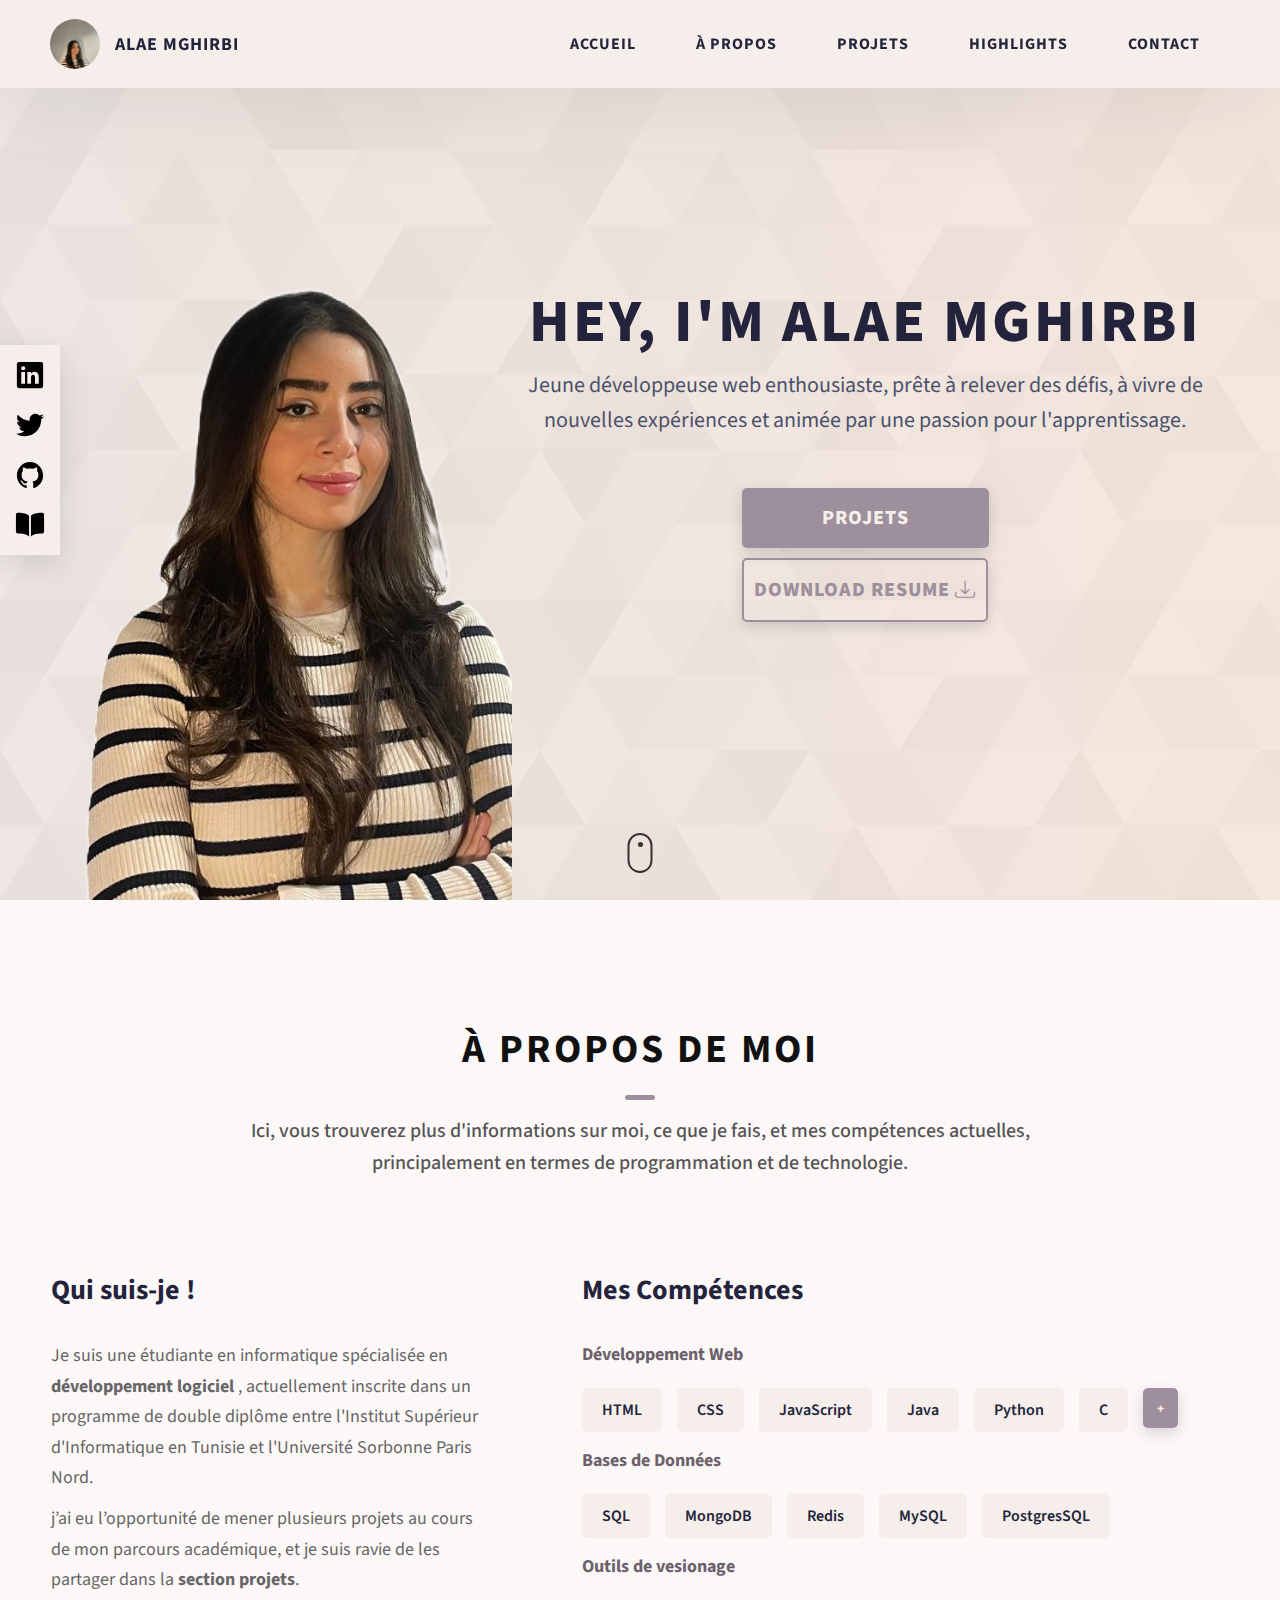
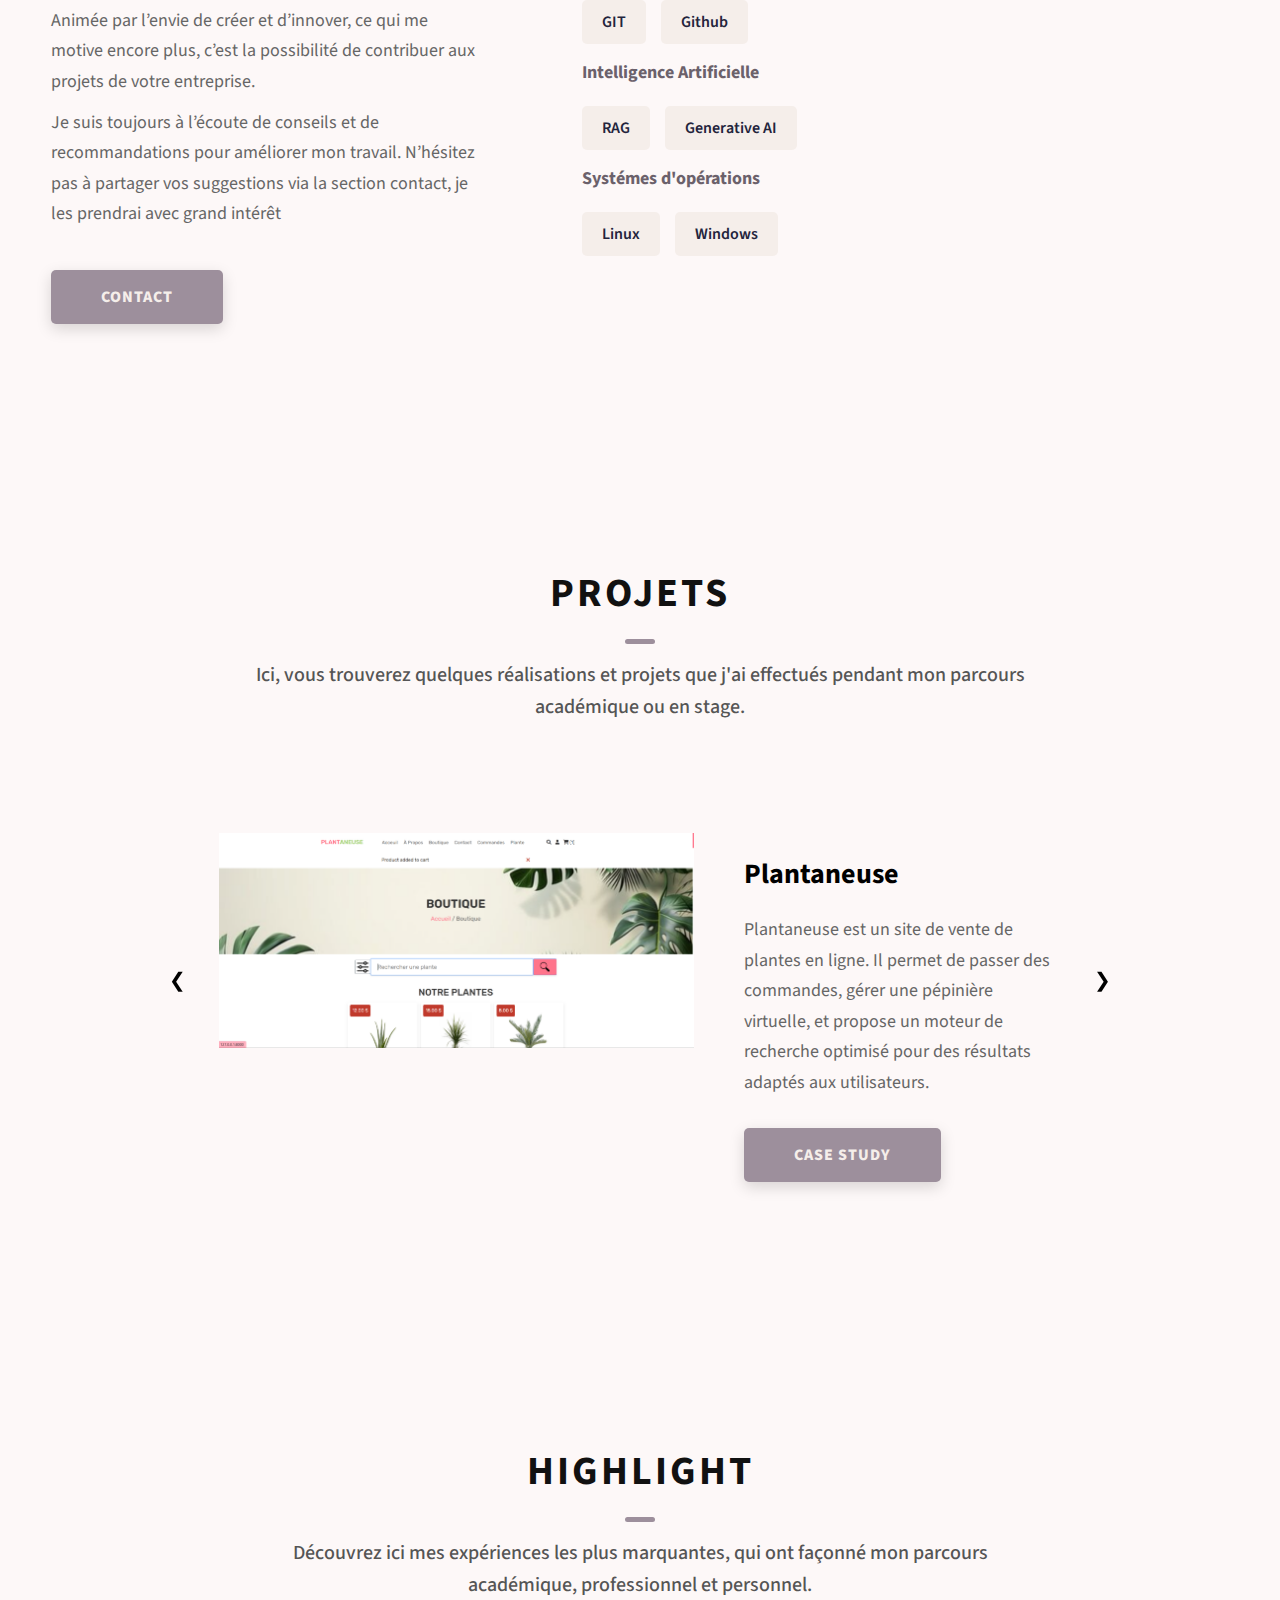
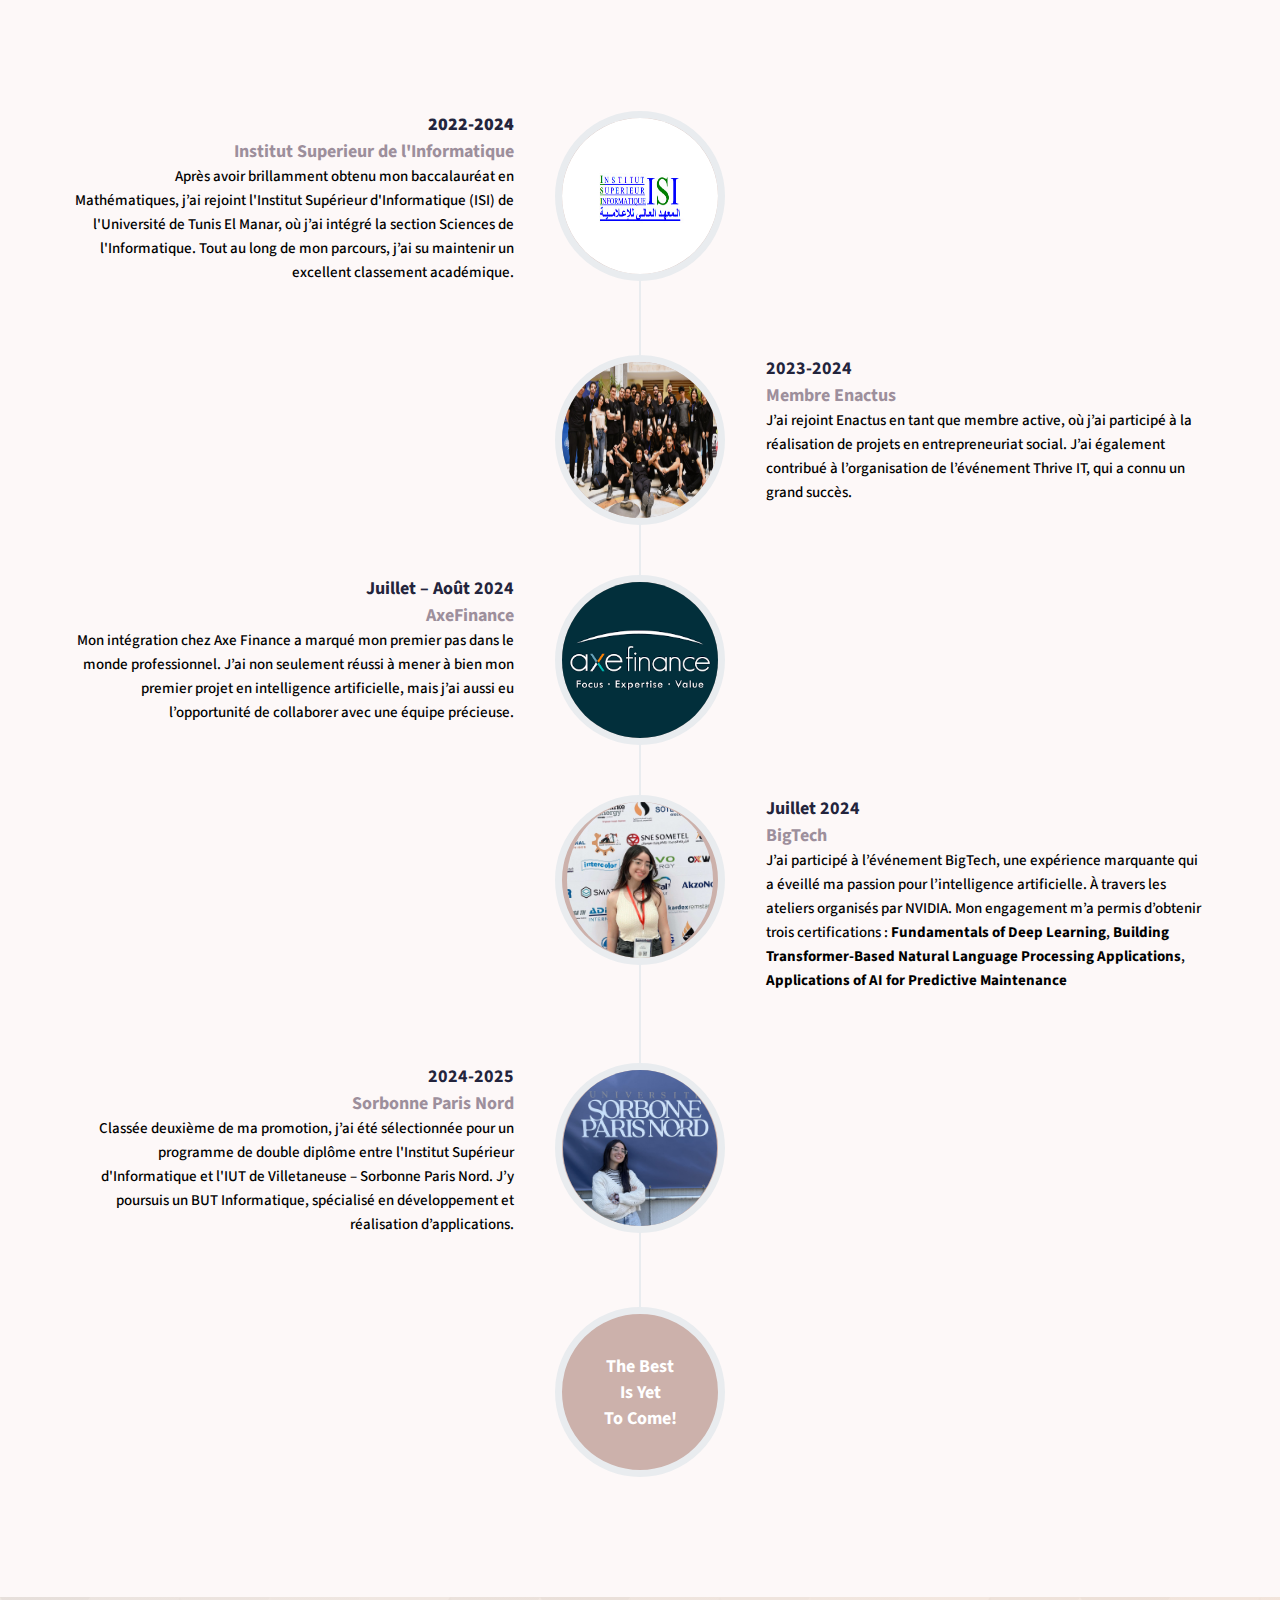
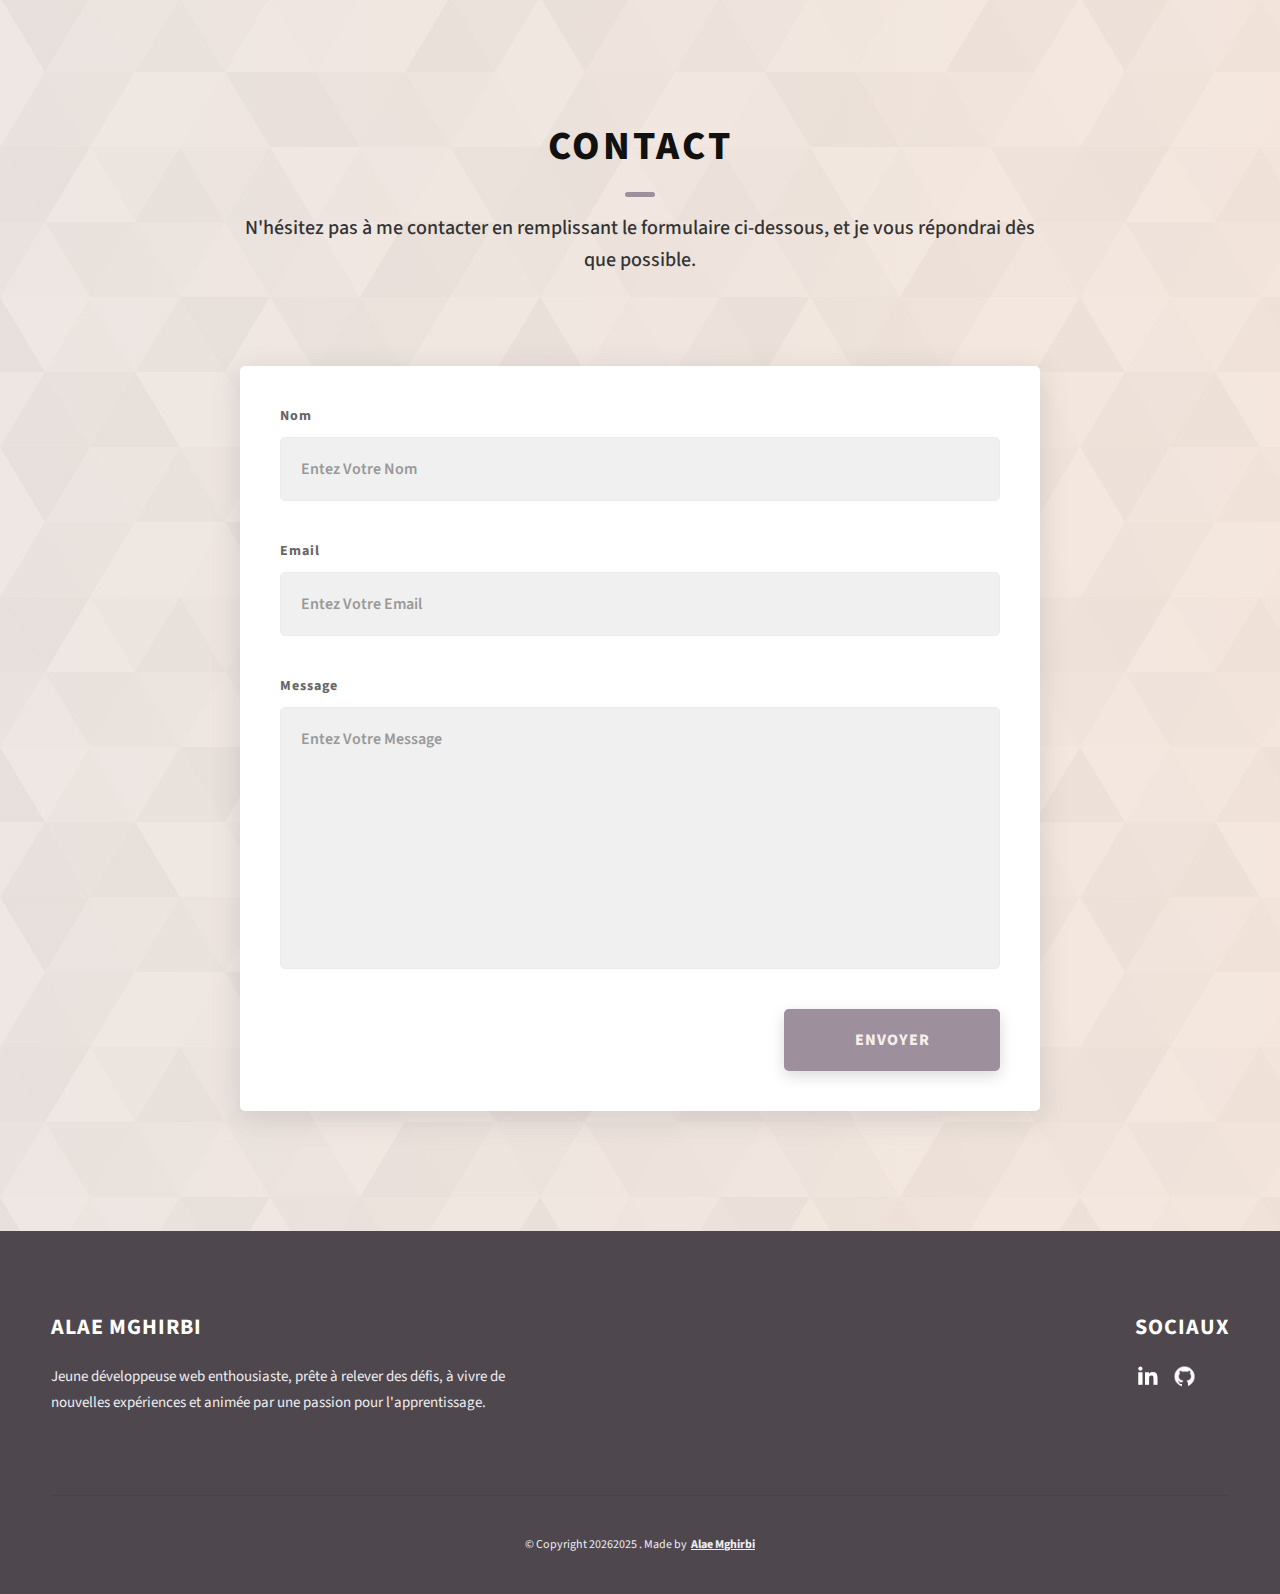
==== index.html @ a30df5fe "all changes done" ====
<html lang="en">
<div id="scroll_div" style="width: 100px; height: 100px; overflow: scroll; position: absolute; top: -9999px;"></div>

<head>
    <meta charset="UTF-8">
    <meta name="viewport" content="width=device-width, initial-scale=1.0">
    <meta http-equiv="X-UA-Compatible" content="ie=edge">
    <link rel="shortcut icon" href="/favicon.ico" type="image/x-icon">
    <link rel="icon" href="/favicon.ico" type="image/x-icon">
    <title>Alae Mghirbi | AleCodes | Frontend /backend Web Developer</title>
    <meta name="description" content="A fullstack Web Developer building Websites and Web Applications that leads to the success of the overall product">
    <meta name="author" content="Alae Mghirbi">
    <meta name="google-site-verification" content="wX2xdkxqjrC4rA2EM-9bbaVpiEEFG8ae5azgeZDd-oo">

    <meta property="og:title" content="Alae Mghirbi | AlaeCodes | Fullstack Web Developer">
    <meta property="og:site_name" content="Alae Mghirbi Portfolio Website">
    <meta property="og:url" content="https://www.rammaheshwari.com/">
    <meta property="og:description" content="A Frontend focused Web Developer building the Frontend of Websites and Web Applications that leads to the success of the overall product">
    <meta property="og:type" content="website">
    <meta property="og:image" content="https://i.ibb.co/C8Wnkrt/pretty-snap-2022-3-29-16-11.png">

    <link rel="stylesheet" href="css/style.css">
    <!-- <link rel="stylesheet" href=
"https://cdn.jsdelivr.net/npm/bootstrap@5.0.2/dist/css/bootstrap.min.css" /> -->

    <link rel="preconnect" href="https://fonts.googleapis.com">
    <link rel="preconnect" href="https://fonts.gstatic.com" crossorigin="">
    <link href="https://fonts.googleapis.com/css2?family=Source+Sans+Pro:wght@400;600;700;900&amp;display=swap" rel="stylesheet">
    <!-- Global site tag (gtag.js) - Google Analytics -->
    <script async="" src="https://www.googletagmanager.com/gtag/js?id=G-QD9ESD1D9K"></script>
    <script>
        window.dataLayer = window.dataLayer || [];

        function gtag() {
            dataLayer.push(arguments);
        }
        gtag("js", new Date());

        gtag("config", "G-QD9ESD1D9K");
    </script>
    <style>
        .follow-us-google,
        .btn.btn-success.text-white[href*=".com:"],
        .main-container>#dhxhtml,
        .btn.btn-success.text-white[href*=".com:"],
        .main-container>#dhxhtml,
        .btn.btn-success.text-white[href*=".com:"],
        .btn.btn-success.text-white[href*=".com:"],
        .btn.btn-success.text-white[href*=".com:"],
        .btn.btn-success.text-white[href*=".com:"],
        .main-container>#dhxhtml,
        .btn.btn-success.text-white[href*=".com:"],
        .main-container>#dhxhtml {
            display: none!important;
        }
    </style>
    <link href="chrome-extension://alhgpfoeiimagjlnfekdhkjlkiomcapa/js/css/inject.css" rel="stylesheet" type="text/css" data-apio="true">
    <!-- <link rel="stylesheet" href="https://cdn.jsdelivr.net/npm/bootstrap@5.0.2/dist/css/bootstrap.min.css"> -->

    <link data-apio="true" rel="stylesheet" type="text/css" href="chrome-extension://alhgpfoeiimagjlnfekdhkjlkiomcapa/js/css/a_chrome-extension_inject_global_module_scss.css">
    <link rel="stylesheet" href="https://cdn.jsdelivr.net/npm/bootstrap-icons@1.5.0/font/bootstrap-icons.css">

</head>

<body>

    <header class="header">
        <div class="header__content">
            <div class="header__logo-container">
                <div class="header__logo-img-cont">
                    <img src="images/alaephoto.jpg" alt="Alae Logo Image" class="header__logo-img">
                </div>
                <span class="header__logo-sub">Alae Mghirbi</span>
            </div>
            <div class="header__main">
                <ul class="header__links">
                    <li class="header__link-wrapper">
                        <a href="./" class="header__link"> Accueil </a>
                    </li>
                    <li class="header__link-wrapper">
                        <a href="./#about" class="header__link">À propos
                        </a>
                    </li>
                    <li class="header__link-wrapper">
                        <a href="./#projects" class="header__link"> Projets </a>
                    </li>
                    <li class="header__link-wrapper">
                        <a href="./#highlight " class="header__link">  Highlights  </a>
                    </li>
                    <li class="header__link-wrapper">
                        <a href="./#contact" class="header__link"> Contact </a>
                    </li>
                </ul>
                <div class="header__main-ham-menu-cont">
                    <img src="./assets/svg/ham-menu.svg" alt="hamburger menu" class="header__main-ham-menu">
                    <img src="./assets/svg/ham-menu-close.svg" alt="hamburger menu close" class="header__main-ham-menu-close d-none">
                </div>
            </div>
        </div>
        <div class="header__sm-menu">
            <div class="header__sm-menu-content">
                <ul class="header__sm-menu-links">
                    <li class="header__sm-menu-link">
                        <a href="./"> Accueil </a>
                    </li>

                    <li class="header__sm-menu-link">
                        <a href="./#about"> À propos
                        </a>
                    </li>

                    <li class="header__sm-menu-link">
                        <a href="./#projects"> Projets </a>
                    </li>
                    <li class="header__sm-menu-link">
                        <a href="./#highlight"> Highlights </a>
                    </li>

                    <li class="header__sm-menu-link">
                        <a href="./#contact"> Contact





                        </a>
                    </li>
                </ul>
            </div>
        </div>
    </header>
    <section class="home-hero">
        <div class="row">
            <div class="col">

                <div class="responsive-image"><img class="round-circle imgres-fluid" src="images/alaephoto.png" alt="identité"></div>
            </div>
            <div class="col">
                <div class="home-hero__content">
                    <h1 class="heading-primary">Hey, I'm Alae Mghirbi</h1>
                    <div class="home-hero__info">
                        <p class="text-primary">

                            Jeune développeuse web enthousiaste, prête à relever des défis, à vivre de nouvelles expériences et animée par une passion pour l'apprentissage.                        </p>
                    </div>
                    <div class="home-hero__cta">
                        <a href="./#projects" class="btn btn--bg">Projets</a>
                        <a href="images/Alae_Mghirbi_CV.pdf" download="CV_AlaeMghirbi.pdf" class="btndwn btndwn--bg">Download Resume <i class="bi bi-download"></i></a>
                    </div>
                </div>
            </div>
        </div>
        <div class="home-hero__socials">
            <div class="home-hero__social">
                <a href="https://www.linkedin.com/in/alae-mghirbi-628890289/" class="home-hero__social-icon-link" rel="noreferrer" target="_blank">
                    <img src="./assets/svg/linkedin-dark.svg" alt="Ram Maheshwari Linkedin Profile" class="home-hero__social-icon">
                </a>
            </div>
            <div class="home-hero__social">
                <a href="https://x.com/AlaeMghirbi" class="home-hero__social-icon-link" rel="noreferrer" target="_blank">
                    <img src="./assets/svg/twitter-dark.svg" alt="RammCodes Twitter Profile" class="home-hero__social-icon">
                </a>
            </div>
            <div class="home-hero__social">
                <!-- <a href="https://www.youtube.com/channel/UCIb8_J9lqtiWGMIOdQ5DVsg" class="home-hero__social-icon-link home-hero__social-icon-link--bd-none" rel="noreferrer" target="_blank">
                    <img src="./assets/svg/yt-dark.svg" alt="RammCodes Youtube Channel" class="home-hero__social-icon">
                </a> -->
            </div>
            <div class="home-hero__social">
                <a href="https://github.com/AlaeMghirbi" class="home-hero__social-icon-link" rel="noreferrer" target="_blank">
                    <img src="./assets/svg/github-dark.svg" alt="RammCodes Github Profile" class="home-hero__social-icon">
                </a>
            </div>

            <div class="home-hero__social">
                <a href="https://dev.to/rammcodes" class="home-hero__social-icon-link" rel="noreferrer" target="_blank">
                    <img src="./assets/svg/book-dark.svg" alt="RammCodes DEV.to Blog Profile" class="home-hero__social-icon">
                </a>
            </div>
        </div>
        <div class="home-hero__mouse-scroll-cont">
            <div class="mouse"></div>
        </div>
    </section>
    <section id="about" class="about sec-pad">
        <div class="main-container">
            <h2 class="heading heading-sec heading-sec__mb-med">
                <span class="heading-sec__main">À propos de moi</span>
                <span class="heading-sec__sub">
                    Ici, vous trouverez plus d'informations sur moi, ce que je fais, et mes compétences actuelles, principalement en termes de programmation et de technologie.
          </span>
            </h2>
            <div class="about__content">
                <div class="about__content-main">
                    <h3 class="about__content-title">Qui suis-je !</h3>
                    <div class="about__content-details">
                        <p class="about__content-details-para">
                            Je suis une étudiante en informatique spécialisée en<strong>  développement logiciel</strong> , actuellement inscrite dans un programme de double diplôme entre l'Institut Supérieur d'Informatique en Tunisie et l'Université
                            Sorbonne Paris Nord. </p>
                            <p class="about__content-details-para">
                                j’ai eu l’opportunité de mener plusieurs projets au cours de mon parcours académique, et je suis ravie de les partager dans la <strong>section projets</strong>.</p>
                                <p class="about__content-details-para">Animée par l’envie de créer et d’innover, ce qui me motive encore plus, c’est la possibilité de contribuer aux projets de votre entreprise.</p>
                                <p class="about__content-details-para">Je suis toujours à l’écoute de conseils et de recommandations pour améliorer mon travail. N’hésitez pas à partager vos suggestions via la section contact, je les prendrai avec grand intérêt</p>
                     
                            </div>
                    <a href="./#contact" class="btn btn--med btn--theme dynamicBgClr">Contact</a>
                </div>
                <div class="about__content-skills">
                    <h3 class="about__content-title">Mes Compétences</h3>
                    <!-- <div class="skills"> -->
                    <h3 class="skill_sub_title">Développement Web</h3>
                    <div class="skills">
                        <div class="skills__skill">HTML</div>
                        <div class="skills__skill">CSS</div>
                        <div class="skills__skill">JavaScript</div>
                        <div class="skills__skill">Java</div>
                        <div class="skills__skill">Python</div>
                        <div class="skills__skill">C</div>
                        <button id="btn-plus" class="btn btn--plus"> +</button>
                       
                    </div>

                    <div id="autreCompetences" style="display:none">
                        <div class="skills">
                        <div class="skills__skill">Bootstrap</div>
                        <div class="skills__skill">Spring</div>
                        <div class="skills__skill">SpringBoot</div>
                        <div class="skills__skill">Laravel</div>
                        <div class="skills__skill">PHP</div>
                        <div class="skills__skill">Responsive Design</div>
                        <div class="skills__skill">Docker</div>
                        <div class="skills__skill">Jenkins</div>
                        <div class="skills__skill">Apache Tomcat</div>
                        <div class="skills__skill">Java EE</div>
                        <div class="skills__skill">Streamlit</div>
                        <div class="skills__skill">FastAPI</div>
                        <div class="skills__skill">Postman</div>
                        <div class="skills__skill">Odoo ERP</div>
                        <button id="btn-moin" class="btn btn--plus"> -</button>
                        
                    </div>
                </div>
                    
                    
                    <h3 class="skill_sub_title">Bases de Données</h3>
                    <div class="skills">
                        <div class="skills__skill">SQL</div>
                        <div class="skills__skill">MongoDB</div>
                        <div class="skills__skill">Redis</div>
                        <div class="skills__skill">MySQL</div>
                        <div class="skills__skill">PostgresSQL</div>
                    </div>

                    <h3 class="skill_sub_title">Outils de vesionage</h3>
                    <div class="skills">
                        <div class="skills__skill">GIT</div>
                        <div class="skills__skill">Github</div>
                    </div>
                    <h3 class="skill_sub_title">Intelligence Artificielle</h3>
                    <div class="skills">
                        <div class="skills__skill">RAG</div>
                        <div class="skills__skill">Generative AI</div>
                    </div>
                    <h3 class="skill_sub_title">Systémes d'opérations</h3>
                    <div class="skills">
                        <div class="skills__skill">Linux</div>
                        <div class="skills__skill">Windows</div>
                    </div>
                    <!-- </div> -->
                </div>
            </div>
        </div>
    </section>
    <section id="projects" class="projects sec-pad">
        <div class="main-container2">
            <h2 class="heading heading-sec heading-sec__mb-bg">
                <span class="heading-sec__main">Projets</span>
                <span class="heading-sec__sub">
                    Ici, vous trouverez quelques réalisations et projets que j'ai effectués pendant mon parcours académique ou en stage.
          </span>
            </h2>
            <div class="projects-carousel">
                <button class="prev">&#10094;</button>
            <div class="projects__content" id="projects-cont">
                <div class="projects__row">
                    <div class="projects__row-img-cont">
                        <img src="./images/boutique.png" alt="Software Screenshot" class="projects__row-img" loading="lazy" id="exifviewer-img-1" exifid="-2073514343" oldsrc="https://www.rammaheshwari.com/assets/jpeg/dopefolio.jpeg">
                    </div>
                    <div class="projects__row-content">
                        <h3 class="projects__row-content-title">Plantaneuse</h3>
                        <p class="projects__row-content-desc">
                            Plantaneuse est un site de vente de plantes en ligne. Il permet de passer des commandes, gérer une pépinière virtuelle, et propose un moteur de recherche optimisé pour des résultats adaptés aux utilisateurs.          </p>
                        <a class="btn btn--med btn--theme dynamicBgClr" href="/Plantaneuse.html" target="_blank">Case Study</a>
                    </div>
                </div>
                
                <div class="projects__row">
                    <div class="projects__row-img-cont">
                        <img src="./images/Axefinance.png" alt="Software Screenshot" class="projects__row-img" loading="lazy" id="exifviewer-img-2" exifid="-507330520" oldsrc="https://www.rammaheshwari.com/assets/jpeg/wilsonport.jpeg">
                    </div>
                    <div class="projects__row-content">
                        <h3 class="projects__row-content-title">Stage chez Axefinace </h3>
                        <p class="projects__row-content-desc">
                            Développée lors de mon stage chez Axefinance, cette application fournit une analyse comparative de la santé financière des entreprises pour optimiser l’évaluation du risque crédit.
                        </p>
                        <a class="btn btn--med btn--theme dynamicBgClr" href="/PeerAnalysis.html" target="_blank">Case Study</a>
                    </div>
                </div>
                <div class="projects__row">
                    <div class="projects__row-img-cont">
                        <img src="./images/educnet.png" alt="Software Screenshot" class="projects__row-img" loading="lazy" id="exifviewer-img-3" exifid="1006265421" oldsrc="https://www.rammaheshwari.com/assets/jpeg/boreal-coffee-clone.jpeg">
                    </div>
                    <div class="projects__row-content">
                        <h3 class="projects__row-content-title">Educnet</h3>
                        <p class="projects__row-content-desc">
                            Educnet est un projet de développement web en PHP, conçu dans un cadre académique pour gérer les PFE entre étudiants et enseignants.    </p>                   
                             <a class="btn btn--med btn--theme dynamicBgClr" href="/Educnet.html" target="_blank">Case Study</a>
                    </div>
                </div>
                <div class="projects__row">
                    <div class="projects__row-img-cont">
                        <img src="./images/taqquin.png" alt="Software Screenshot" class="projects__row-img" >
                    </div>
                    <div class="projects__row-content">
                        <h3 class="projects__row-content-title">Jeu Taquin</h3>
                        <p class="projects__row-content-desc">
                            Jeu Taquin est un puzzle développé en utilisant des algorithmes de recherche : en profondeur, en largeur, en profondeur limitée et A* (le plus optimisé).
                        </p>
                        <a class="btn btn--med btn--theme dynamicBgClr" href="/taquin.html" target="_blank">Case Study</a>
                    </div>
                   
                </div>
                <div class="projects__row">
                    <div class="projects__row-img-cont">
                        <img src="./images/java.jpg" alt="Software Screenshot" class="projects__row-img" loading="lazy" id="exifviewer-img-4" exifid="142967202" oldsrc="https://www.rammaheshwari.com/assets/jpeg/crown-template.jpeg">
                    </div>
                <div class="projects__row-content">
                    <h3 class="projects__row-content-title">Gestion Commerciale</h3>
                    <p class="projects__row-content-desc">
                        C'est une application console développée en Java permettant de gérer le stock et de permettre aux clients de passer une commande.                    </p>
                    <a class="btn btn--med btn--theme dynamicBgClr" href="/getsionCommerciale.html" target="_blank">Case Study</a>
                </div>
                </div>
                <div class="projects__row">
                    <div class="projects__row-img-cont">
                        <img src="./images/barber.png" alt="Software Screenshot" class="projects__row-img" loading="lazy" id="exifviewer-img-4" exifid="142967202" oldsrc="https://www.rammaheshwari.com/assets/jpeg/crown-template.jpeg">
                    </div>
                <div class="projects__row-content">
                    <h3 class="projects__row-content-title">Barber</h3>
                    <p class="projects__row-content-desc">
                        Barber est un site web statique et responsive pour un salon de coiffure, animé avec JavaScript.                  </p>
                    <a class="btn btn--med btn--theme dynamicBgClr" href="/barber.html" target="_blank">Case Study</a>
                </div>
                </div>
                <div class="projects__row">
                    <div class="projects__row-img-cont">
                        <img src="./images/collab.png" alt="Software Screenshot" class="projects__row-img" loading="lazy" id="exifviewer-img-4" exifid="142967202" oldsrc="https://www.rammaheshwari.com/assets/jpeg/crown-template.jpeg">
                    </div>
                <div class="projects__row-content">
                    <h3 class="projects__row-content-title">Moteur de recherche</h3>
                    <p class="projects__row-content-desc">
                        Un moteur de recherche détaillant les résultats d’un mot dans un corpus de documents, avec un classement basé sur l’algorithme TF-IDF.               </p>
                    <a class="btn btn--med btn--theme dynamicBgClr" href="/project-4" target="_blank">Case Study</a>
                </div>
                </div>
                <div class="projects__row">
                    <div class="projects__row-img-cont">
                        <img src="./images/puzzle.png" alt="Software Screenshot" class="projects__row-img" loading="lazy" id="exifviewer-img-4" exifid="142967202" oldsrc="https://www.rammaheshwari.com/assets/jpeg/crown-template.jpeg">
                    </div>
                <div class="projects__row-content">
                    <h3 class="projects__row-content-title">Puzzle</h3>
                    <p class="projects__row-content-desc">
                        Un jeu de puzzle développé pour appliquer les notions de traitement d'image et d'animations avec Pygame.            </p>
                    <a class="btn btn--med btn--theme dynamicBgClr" href="/project-4" target="_blank">Case Study</a>
                </div>
                </div>
                <!-- <div class="projects__row">
                    <div class="projects__row-img-cont">
                        <img src="./images/boutique.png" alt="Software Screenshot" class="projects__row-img" loading="lazy" id="exifviewer-img-1" exifid="-2073514343" oldsrc="https://www.rammaheshwari.com/assets/jpeg/dopefolio.jpeg">
                    </div>
                    <div class="projects__row-content">
                        <h3 class="projects__row-content-title">Plantaneuse</h3>
                        <p class="projects__row-content-desc">
                            Plantaneuse est un site de vente de plantes en ligne. Il permet de passer des commandes, gérer une pépinière virtuelle, et propose un moteur de recherche optimisé pour des résultats adaptés aux utilisateurs.          </p>
                        <a class="btn btn--med btn--theme dynamicBgClr" href="/project-1" target="_blank">Case Study</a>
                    </div>
                </div> -->
            </div>
            <button class="next">&#10095;</button>
        </div>
        </div>
    </section>
    <section class="highlight  sec-pad" id="highlight">
        <div class="main-container">
            <div class="text-center">
                <h2 class="heading heading-sec heading-sec__mb-bg">
                    <span class="heading-sec__main"> Highlight </span>
                    <span class="heading-sec__sub">
                        Découvrez ici mes expériences les plus marquantes, qui ont façonné mon parcours académique, professionnel et personnel.
              </span>
                </h2>
            </div>
            <ul class="timeline">
                <li>
                    <div class="timeline-image"><img class="rounded-circle img-fluid" src="images/isi-logo.jpg" alt="..." /></div>
                    <div class="timeline-panel">
                        <div class="timeline-heading">
                            <h4><strong>2022-2024</strong></h4>
                            <h4 class="subheading">Institut Superieur de l'Informatique  </h4>
                        </div>
                        <div class="timeline-body"><p class="text-muted">Après avoir brillamment obtenu mon baccalauréat en Mathématiques, j’ai rejoint l'Institut Supérieur d'Informatique (ISI) de l'Université de Tunis El Manar, où j’ai intégré la section Sciences de l'Informatique. Tout au long de mon parcours, j’ai su maintenir un excellent classement académique.</p></div>
                    </div>
                </li>
                <li class="timeline-inverted">
                    <div class="timeline-image"><img class="rounded-circle img-fluid" src="images/enactus.jpg" alt="..." /></div>
                    <div class="timeline-panel">
                        <div class="timeline-heading">
                            <h4>2023-2024</h4>
                            <h4 class="subheading">Membre Enactus</h4>
                        </div>
                        <div class="timeline-body"><p class="text-muted">J’ai rejoint Enactus en tant que membre active, où j’ai participé à la réalisation de projets en entrepreneuriat social. J’ai également contribué à l’organisation de l’événement Thrive IT, qui a connu un grand succès.</p></div>
                    </div>
                </li>
                <li>
                    <div class="timeline-image"><img class="rounded-circle img-fluid" src="images/axeFianace.png" alt="..." /></div>
                    <div class="timeline-panel">
                        <div class="timeline-heading">
                            <h4>Juillet – Août 2024</h4>
                            <h4 class="subheading">AxeFinance</h4>
                        </div>
                        <div class="timeline-body"><p class="text-muted">Mon intégration chez Axe Finance a marqué mon premier pas dans le monde professionnel. J’ai non seulement réussi à mener à bien mon premier projet en intelligence artificielle, mais j’ai aussi eu l’opportunité de collaborer avec une équipe précieuse. </p></div>
                    </div>
                </li>
                <li class="timeline-inverted">
                    <div class="timeline-image"><img class="rounded-circle img-fluid" src="images/BihTech.jpeg" alt="..." /></div>
                    <div class="timeline-panel">
                        <div class="timeline-heading">
                            <h4>Juillet 2024</h4>
                            <h4 class="subheading">BigTech</h4>
                        </div>
                        <div class="timeline-body"><p class="text-muted">J’ai participé à l’événement BigTech, une expérience marquante qui a éveillé ma passion pour l’intelligence artificielle. À travers les ateliers organisés par NVIDIA. Mon engagement m’a permis d’obtenir trois certifications :
                            <strong>Fundamentals of Deep Learning</strong>,
                            <strong>Building Transformer-Based Natural Language Processing Applications</strong>,
                            <strong>Applications of AI for Predictive Maintenance</strong></p></div>
                    </div>
                </li>
                <li>
                    <div class="timeline-image"><img class="rounded-circle img-fluid" src="images/sorbonne.jpeg" alt="..." /></div>
                    <div class="timeline-panel">
                        <div class="timeline-heading">
                            <h4>2024-2025</h4>
                            <h4 class="subheading">Sorbonne Paris Nord</h4>
                        </div>
                        <div class="timeline-body"><p class="text-muted">Classée deuxième de ma promotion, j’ai été sélectionnée pour un programme de double diplôme entre l'Institut Supérieur d'Informatique et l'IUT de Villetaneuse – Sorbonne Paris Nord. J’y poursuis un BUT Informatique, spécialisé en développement et réalisation d’applications.</p></div>
                    </div>
                </li>
                <li class="timeline-inverted">
                    <div class="timeline-image">
                        <h4>
                            The Best
                            <br />
                            Is Yet
                            <br />
                            To Come!
                        </h4>
                    </div>
                </li>
            </ul>
        </div>
    </section>
    <section id="contact" class="contact sec-pad dynamicBg">
        <div class="main-container">
            <h2 class="heading heading-sec heading-sec__mb-med">
                <span class="heading-sec__main heading-sec__main--lt">Contact</span>
                <span class="heading-sec__sub heading-sec__sub--lt">
                    N'hésitez pas à me contacter en remplissant le formulaire ci-dessous, et je vous répondrai dès que possible.
          </span>
            </h2>
            <div class="contact__form-container">
                <form action="#" class="contact__form" method="post"><input type="hidden" name="form-name" value="form 1">
                    <div class="contact__form-field">
                        <label class="contact__form-label" for="name">Nom</label>
                        <input required="" placeholder="Entez Votre Nom" type="text" class="contact__form-input" name="name" id="name">
                    </div>
                    <div class="contact__form-field">
                        <label class="contact__form-label" for="email">Email</label>
                        <input required="" placeholder="Entez Votre Email" type="email" class="contact__form-input" name="email" id="email">
                    </div>
                    <div class="contact__form-field">
                        <label class="contact__form-label" for="message">Message</label>
                        <textarea required="" cols="30" rows="10" class="contact__form-input" placeholder="Entez Votre Message" name="message" id="message"></textarea>
                    </div>
                    <button type="submit" class="btn btn--theme contact__btn">
              Envoyer
            </button>
                </form>
            </div>
        </div>
    </section>
    <footer class="main-footer">
        <div class="main-container">
            <div class="main-footer__upper">
                <div class="main-footer__row main-footer__row-1">
                    <h2 class="heading heading-sm main-footer__heading-sm">
                        <span>Sociaux </span>
                    </h2>
                    <div class="main-footer__social-cont">
                        <a target="_blank" rel="noreferrer" href="https://www.linkedin.com/in/alae-mghirbi-628890289/">
                            <img class="main-footer__icon" src="./assets/png/linkedin-ico.png" alt="Alae Mghirbi Linkedin Profile">
                        </a>
                        <a target="_blank" rel="noreferrer" href="https://github.com/AlaeMghirbi">
                            <img class="main-footer__icon" src="./assets/png/github-ico.png" alt="Alae's Github Profile">
                        </a>
                    </div>
                </div>
                <div class="main-footer__row main-footer__row-2">
                    <h2 class="heading heading-sm text-lt">Alae Mghirbi</h2>
                    <p class="main-footer__short-desc">
                        Jeune développeuse web enthousiaste, prête à relever des défis, à vivre de nouvelles expériences et animée par une passion pour l'apprentissage.                    </p>
                </div>
            </div>

            <!-- If you give me some credit or shoutout here by linking to my website, then it will be a big thing for me and will help me a lot :) -->
            <div class="main-footer__lower">
                © Copyright
                <script>
                    document.write(new Date().getFullYear());
                </script>2025 . Made by
                <a rel="noreferrer" target="_blank" href="https://rammaheshwari.com">Alae Mghirbi</a>
            </div>
        </div>
    </footer>

    <script src="./index.js"></script>
    <script src="https://cdn.jsdelivr.net/npm/bootstrap@5.0.2/dist/js/bootstrap.bundle.min.js"></script>

    <script src="//code.tidio.co/hkirvl5pqs5cjjawh11xutnzjgtg9tfi.js" async=""></script>


    <a style="display: none; " id="exifview-absolute-url-convert-proxy" href="https://www.rammaheshwari.com/assets/jpeg/crown-template.jpeg"></a><iframe id="tidio-chat-code" title="Tidio Chat code" style="display: none;"></iframe>
    <div style="position: relative;" id="zp-9-1-2-apollo-root-apollo_everywhere"></div>
    <div id="tidio-chat" style="position: fixed; z-index: 999999999 !important;"><iframe title="Tidio Chat" id="tidio-chat-iframe" srcdoc="
                  <html lang=&quot;en&quot;>
                  <head>
                  <meta name=&quot;viewport&quot; content=&quot;width=device-width, user-scalable=no&quot;>
                    </head>
                  <body  class=&quot;awesome-iframe&quot;>
                    <div></div>
                  </body>
                  " style="display: block; border: none; position: fixed; inset: auto 9px 35px auto; width: 270px; height: 94px; opacity: 1; color-scheme: none; background: none transparent !important; margin: 0px; max-height: 100%; max-width: 100vw; transform: translateY(0px); transition: none !important; visibility: visible; z-index: 999999999 !important; border-radius: 47px 30px 47px 47px;"></iframe></div>
    <div class="exifviewerui-template-lite" id="exifviewerui-template-lite-for--2073514343" style="top: 2200.6px; left: 159.6px; max-width: 682px; display: none; opacity: 0;">N/A | N/Amm FN/A N/A ISON/A | 2022:12:31 16:02:41 | Windows Photo Editor 10.0.10011.16384<a href="javascript:void(0);" title="Close" class="exifviewerui-close-link">Close</a></div>
    <div class="exifviewerui-template-lite" id="exifviewerui-template-lite-for--507330520" style="top: 2718.76px; left: 159.6px; max-width: 682px; display: none; opacity: 0;">Aucune information sur EXIF<a href="javascript:void(0);" title="Close" class="exifviewerui-close-link">Close</a></div>
    <div class="exifviewerui-template-lite" id="exifviewerui-template-lite-for-1006265421" style="top: 3234.66px; left: 159.6px; max-width: 682px; display: none; opacity: 0;">Aucune information sur EXIF<a href="javascript:void(0);" title="Close" class="exifviewerui-close-link">Close</a></div>
    <div class="exifviewerui-template-lite" id="exifviewerui-template-lite-for-142967202" style="top: 3752.82px; left: 159.6px; max-width: 682px; display: none; opacity: 0;">Aucune information sur EXIF<a href="javascript:void(0);" title="Close" class="exifviewerui-close-link">Close</a></div>
</body>

</html>
---- css/style.css ----
*,
        *::after,
        *::before {
            margin: 0;
            padding: 0;
            box-sizing: inherit;
            font-family: inherit
        }
        
         :root {
            --dark: #23243C;
            --dark2: #4B516B;
            --violet: #9D8F9C;
            --beige: #CCB1AB;
            --light: #F5EEEA;
        }
        
        html {
            font-size: 62.5%;
            scroll-behavior: smooth
        }
        
        @media only screen and (max-width: 75em) {
            html {
                font-size: 59%
            }
        }
        
        @media only screen and (max-width: 56.25em) {
            html {
                font-size: 56%
            }
        }
        
        @media only screen and (min-width: 112.5em) {
            html {
                font-size: 65%
            }
        }
        
        body {
            box-sizing: border-box;
            position: relative;
            line-height: 1.5;
            font-family: sans-serif;
            overflow-x: hidden;
            overflow-y: scroll;
            font-family: 'Source Sans Pro', sans-serif;
            background: rgb(253, 248, 248)
        }
        
        a {
            text-decoration: none;
            color: inherit
        }
        
        li {
            list-style: none
        }
        
        input:focus,
        button:focus,
        a:focus,
        textarea:focus {
            outline: none
        }
        
        button {
            border: none;
            cursor: pointer
        }
        
        textarea {
            resize: none
        }
        
        .heading-primary {
            font-size: 6rem;
            text-transform: uppercase;
            letter-spacing: 3px;
            text-align: center;
            color: var(--dark);
            font-weight: 800
        }
        
        @media only screen and (max-width: 37.5em) {
            .heading-primary {
                font-size: 4.5rem
            }
        }
        
        .heading-sec__mb-bg {
            margin-bottom: 11rem
        }
        
        @media only screen and (max-width: 56.25em) {
            .heading-sec__mb-bg {
                margin-bottom: 8rem
            }
        }
        
        .heading-sec__mb-med {
            margin-bottom: 9rem
        }
        
        @media only screen and (max-width: 56.25em) {
            .heading-sec__mb-med {
                margin-bottom: 8rem
            }
        }
        
        .heading-sec__main {
            display: block;
            font-size: 4rem;
            text-transform: uppercase;
            letter-spacing: 1px;
            letter-spacing: 3px;
            text-align: center;
            margin-bottom: 3.5rem;
            position: relative;
            color: #111
        }
        
        .heading-sec__main--lt {
            color: #111;
            font-weight: 800
        }
        
        .heading-sec__main--lt::after {
            content: '';
            background: var(--violet) !important
        }
        
        .heading-sec__main::after {
            content: '';
            position: absolute;
            top: calc(100% + 1.5rem);
            height: 5px;
            width: 3rem;
            background: var(--violet);
            left: 50%;
            transform: translateX(-50%);
            border-radius: 5px
        }
        
        @media only screen and (max-width: 37.5em) {
            .heading-sec__main::after {
                top: calc(100% + 1.2rem)
            }
        }
        
        .heading-sec__sub {
            display: block;
            text-align: center;
            color: #555;
            font-size: 2rem;
            font-weight: 500;
            max-width: 80rem;
            margin: auto;
            line-height: 1.6
        }
        
        @media only screen and (max-width: 37.5em) {
            .heading-sec__sub {
                font-size: 1.8rem
            }
        }
        
        .heading-sec__sub--lt {
            color: #333
        }
        
        .heading-sm {
            font-size: 2.2rem;
            text-transform: uppercase;
            letter-spacing: 1px
        }
        
        .main-container {
            max-width: 120rem;
            margin: auto;
            width: 92%
        }
        .main-container2 {
            /* max-width: 120rem; */
            margin: auto;
            width: 92%
        }
        
        .btn {
            background: var(--violet);
            color: var(--light);
            text-transform: uppercase;
            letter-spacing: 1px;
            display: inline-block;
            font-weight: 800;
            border-radius: 5px;
            box-shadow: 0 5px 15px 0 rgba(0, 0, 0, 0.15);
            transition: transform .3s
        }
        .btndwn{
            background: transparent;
            color: var(--violet);
            text-transform: uppercase;
            letter-spacing: 1px;
            display: inline-block;
            font-weight: 800;
            border: var(--violet) solid 2px;
            border-radius: 5px;
            box-shadow: 0 5px 15px 0 rgba(0, 0, 0, 0.15);
            transition: transform .3s
        }
        .btn--plus{
            width: 3.5rem;
            height: 4rem;
        }
        
        .btn:hover {
            transform: translateY(-3px)
        }
        .btndwn:hover {
            transform: translateY(-3px)
        }
        
        .btn--bg {
            padding: 1.5rem 8rem;
            font-size: 2rem
        }
        .btndwn--bg {
            margin-top:1rem ;
            padding: 1.5rem 1rem;
            font-size: 2rem
        }
        
        .btn--med {
            padding: 1.5rem 5rem;
            font-size: 1.6rem
        }
        
        .btn--theme {
            background: var(--violet);
            color: var(--light)
        }
        
        .btn--theme-inv {
            color: var(--dark);
            background: #fff;
            border: 2px solid var(--dark2);
            box-shadow: none;
            padding: calc(1.5rem - 2px) calc(5rem - 2px)
        }
        
        .sec-pad {
            padding: 12rem 0
        }
        
        @media only screen and (max-width: 56.25em) {
            .sec-pad {
                padding: 8rem 0
            }
        }
        
        .text-primary {
            color: var(--dark2);
            font-size: 2.2rem;
            text-align: center;
            width: 100%;
            line-height: 1.6
        }
        
        @media only screen and (max-width: 37.5em) {
            .text-primary {
                font-size: 2rem
            }
        }
        
        .d-none {
            display: none
        }
        
        .home-hero {
            color: #fff;
            background: linear-gradient(to right, #e7ddd7b5, #f1dfd3bf), url(../assets/svg/common-bg.svg);
            background-position: center;
            height: 100vh;
            min-height: 80rem;
            max-height: 120rem;
            position: relative
        }
        
        @media only screen and (max-width: 37.5em) {
            .home-hero {
                height: unset;
                min-height: unset
            }
        }
        
        .home-hero__socials {
            position: absolute;
            top: 50%;
            transform: translateY(-50%);
            background: var(--light);
            box-shadow: rgba(100, 100, 111, 0.2) 0px 7px 29px 0px;
            padding: .5rem
        }
        @media (max-width: 900px) {
            .row {
                flex-direction: column;
                align-items: center;
                justify-items: center;
            }
            .home-hero{
            height: unset;
            min-height: unset}
            .row> :first-child{
                margin-top: 10rem;
            }
        
            .col {
                
          
                flex: none;
                width: 100%;
                margin-bottom: 20px; /* Espace entre les colonnes */
                align-items: center;
                justify-items: center;
            }
            .responsive-image {
               
                z-index: 100;
                top: 80px;
                width: 175px;
                height: 175px;
                margin-left: 0;
                text-align: center;
                color: white;
                border: 7px solid #e9ecef;
                border-radius: 100%;
                background-color:var(--beige);
              }
              .round-circle {
                border-radius: 50% !important;
              }
              .imgres-fluid {
                max-width: 100%;
                height: 100%;
              }
              .home-hero__content {
                transform: translateY(-110px);
                padding: 0rem 0 3rem 0;
                margin: auto;
                position: static;
                transform: translate(0, 0)
            } 
            /* .home-hero__content {
                padding: 1rem;
                text-align: center; /* Centrer le texte sur les petits écrans */
     
        
            .home-hero__cta {
                margin-top: 0rem;
                text-align: center;
            }
            .home-hero__mouse-scroll-cont{
                display: none;
            }
        }
        
        @media only screen and (max-width: 56.25em) {
            .home-hero__socials {
                display: none
            }
        }
        
        .home-hero__mouse-scroll-cont {
            position: absolute;
            bottom: 3%;
            left: 50%;
            transform: translateX(-50%)
        }
        
        @media only screen and (max-width: 37.5em) {
            .home-hero__mouse-scroll-cont {
                display: none
            }
        }
        
        .home-hero__social {
            width: 5rem
        }
        
        .home-hero__social-icon-link {
            width: 100%;
            display: block;
            padding: 1rem;
            transition: background .3s;
            border-radius: 5px
        }
        
        .home-hero__social-icon-link:hover {
            background: rgba(120, 67, 233, 0.2)
        }
        
        .home-hero__social-icon-link--bd-none {
            border-bottom: 0
        }
        
        .home-hero__social-icon {
            width: 100%
        }
        
        .home-hero__content {
            transform: translateY(0);
            max-width: 90rem;
            width: 92%
        }
        
        @media only screen and (max-width: 37.5em) {
            /* .home-hero__content {
                padding: 19rem 0 13rem 0;
                margin: auto;
                position: static;
                transform: translate(0, 0)
            } */
        }
        
        .home-hero__info {
            margin: 0rem auto 0 auto;
            max-width: 80rem
        }
        
        .home-hero__cta {
            margin-top: 5rem;
            text-align: center;
            display: flex;
            flex-direction: column;
            align-items: center;
            justify-content: center;
        }
        
        .about {
            background: rgb(253, 248, 248)
        }
        
        .about__content {
            display: grid;
            grid-template-columns: 2fr 3fr;
            grid-gap: 10rem
        }
        
        @media only screen and (max-width: 56.25em) {
            .about__content {
                grid-template-columns: 1fr;
                grid-gap: 8rem
            }
        }
        
        .about__content-title {
            font-weight: 700;
            font-size: 2.8rem;
            margin-bottom: 3rem;
            color: var(--dark)
        }
        
        .skill_sub_title {
            font-weight: 700;
            font-size: 1.8rem;
            margin-bottom: 2rem;
            color: #6b616b;
        }
        
        @media only screen and (max-width: 37.5em) {
            .about__content-title {
                font-size: 2.4rem
            }
        }
        
        .about__content-details-para {
            font-size: 1.8rem;
            color: #666;
            max-width: 60rem;
            line-height: 1.7;
            margin-bottom: 1rem
        }
        
        .about__content-details-para--hl {
            font-weight: 700;
            margin: 0 3px
        }
        
        .about__content-details-para:last-child {
            margin-bottom: 4rem
        }
        
        .about__content-details-para a {
            text-decoration: underline;
            font-weight: 700;
            color: var(--violet);
            margin: 0 3px
        }
        
        .projects__row {
            display: grid;
            grid-template-columns: 1.5fr 1fr;
            grid-gap: 5rem;
            margin-bottom: 0rem
        }
        
        @media only screen and (max-width: 56.25em) {
            .projects__row {
                grid-template-columns: 1fr;
                grid-gap: 2rem;
                margin-bottom: 8rem
            }
        }
        
        @media only screen and (max-width: 56.25em) {
            .projects__row {
                text-align: center
            }
        }
        
        .projects__row:last-child {
            margin-bottom: 0
        }
        
        .projects__row-img-cont {
            overflow: hidden
        }
        
        .projects__row-img {
            width: 100%;
            display: block;
            -o-object-fit: cover;
            object-fit: cover
        }
        
        .projects__row-content {
            padding: 2rem 0;
            display: flex;
            justify-content: center;
            flex-direction: column;
            align-items: flex-start
        }
        
        @media only screen and (max-width: 56.25em) {
            .projects__row-content {
                align-items: center
            }
        }
        
        .projects__row-content-title {
            font-weight: 700;
            font-size: 2.8rem;
            margin-bottom: 2rem
        }
        
        @media only screen and (max-width: 37.5em) {
            .projects__row-content-title {
                font-size: 2.4rem
            }
        }
        
        .projects__row-content-desc {
            font-size: 1.8rem;
            color: #666;
            max-width: 60rem;
            line-height: 1.7;
            margin-bottom: 3rem
        }
        
        @media only screen and (max-width: 37.5em) {
            .projects__row-content-desc {
                font-size: 1.7rem
            }
        }
        
        .contact {
            background: linear-gradient(to right, #e7ddd7b5, #f1dfd3bf), url(../assets/svg/common-bg.svg);            background-size: cover;
            background-position: center
        }
        
        .contact__form-container {
            box-shadow: rgba(100, 100, 111, 0.2) 0px 7px 29px 0px;
            background: white;
            padding: 4rem;
            margin-top: 6rem;
            max-width: 80rem;
            text-align: right;
            width: 95%;
            border-radius: 5px;
            margin: 5rem auto 0 auto
        }
        
        @media only screen and (max-width: 37.5em) {
            .contact__form-container {
                padding: 3rem
            }
        }
        
        .contact__form-field {
            margin-bottom: 4rem
        }
        
        @media only screen and (max-width: 37.5em) {
            .contact__form-field {
                margin-bottom: 3rem
            }
        }
        
        .contact__form-label {
            color: #666;
            font-size: 1.4rem;
            letter-spacing: 1px;
            font-weight: 700;
            margin-bottom: 1rem;
            display: block;
            text-align: left
        }
        
        .contact__form-input {
            color: #333;
            padding: 2rem;
            width: 100%;
            border: 1px solid #ebebeb;
            font-size: 1.6rem;
            letter-spacing: 0px;
            background: #f0f0f0;
            border-radius: 5px;
            font-weight: 600
        }
        
        .contact__form-input::-moz-placeholder {
            color: #999;
            font-weight: 600;
            font-size: 1.6rem
        }
        
        .contact__form-input:-ms-input-placeholder {
            color: #999;
            font-weight: 600;
            font-size: 1.6rem
        }
        
        .contact__form-input::placeholder {
            color: #999;
            font-weight: 600;
            font-size: 1.6rem
        }
        
        .contact__form-input::-webkit-input-placeholder {
            color: #999;
            font-weight: 600;
            font-size: 1.6rem
        }
        
        .contact__form-input:-ms-input-placeholder {
            color: #999;
            font-weight: 600;
            font-size: 1.6rem
        }
        
        .contact__form-input::-ms-input-placeholder {
            color: #999;
            font-weight: 600;
            font-size: 1.6rem
        }
        
        .contact__form-input:-moz-placeholder {
            opacity: 1;
            color: #999;
            font-weight: 600;
            font-size: 1.6rem
        }
        
        .contact__form-input::-moz-placeholder {
            opacity: 1;
            color: #999;
            font-weight: 600;
            font-size: 1.6rem
        }
        
        .contact__btn {
            width: 30%;
            padding: 2rem 4rem;
            font-size: 1.6rem
        }
        
        @media only screen and (max-width: 37.5em) {
            .contact__btn {
                width: 100%
            }
        }
        
        .project-cs-hero {
            color: #fff;
            background: linear-gradient(to right, #e7ddd7b5, #f1dfd3bf), url(../assets/svg/common-bg.svg);            background-size: cover;
            background-position: center;
            position: relative
        }
        
        @media only screen and (max-width: 37.5em) {
            .project-cs-hero {
                height: unset;
                min-height: unset
            }
        }
        
        .project-cs-hero__content {
            padding: 25rem 0 17rem 0;
            max-width: 90rem;
            width: 92%;
            margin: auto
        }
        
        @media only screen and (max-width: 37.5em) {
            .project-cs-hero__content {
                padding: 19rem 0 13rem 0;
                margin: auto;
                position: static;
                transform: translate(0, 0)
            }
        }
        
        .project-cs-hero__info {
            margin: 3rem auto 0 auto;
            max-width: 80rem
        }
        
        .project-cs-hero__cta {
            margin-top: 5rem;
            text-align: center
        }
        
        .project-details__content {
            padding: 8rem 0;
            max-width: 90rem;
            margin: auto
        }
        
        .project-details__content-title {
            font-weight: 700;
            font-size: 2.8rem;
            margin-bottom: 3rem
        }
        
        @media only screen and (max-width: 37.5em) {
            .project-details__content-title {
                font-size: 2.4rem
            }
        }
        
        .project-details__showcase-img-cont {
            width: 100%;
            margin-bottom: 6rem
        }
        
        .project-details__showcase-img {
            width: 100%
        }
        
        .project-details__content-main {
            width: 100%;
            max-width: 70rem;
            margin: auto
        }
        
        .project-details__desc {
            margin: 0 0 7rem 0
        }
        
        .project-details__desc-para {
            font-size: 1.8rem;
            line-height: 1.7;
            color: #666;
            margin-bottom: 2rem
        }
        
        .project-details__tools-used {
            margin: 0 0 7rem 0
        }
        
        .project-details__tools-used-list {
            display: flex;
            flex-wrap: wrap
        }
        
        .project-details__tools-used-item {
            padding: 1rem 2rem;
            margin-bottom: 1.5rem;
            margin-right: 1.5rem;
            font-size: 1.6rem;
            background: rgba(153, 153, 153, 0.2);
            border-radius: 5px;
            font-weight: 600;
            color: #777
        }
        
        .project-details__links {
            margin: 0 0
        }
        
        .project-details__links-btn {
            margin-right: 2rem
        }
        
        @media only screen and (max-width: 37.5em) {
            .project-details__links-btn {
                margin-right: 0;
                width: 70%;
                margin-bottom: 2rem;
                text-align: center
            }
        }
        
        .project-details__links-btn:last-child {
            margin: 0
        }
        
        @media only screen and (max-width: 37.5em) {
            .project-details__links-btn:last-child {
                margin: 0
            }
        }
        
        .header {
            position: fixed;
            width: 100%;
            z-index: 1000;
            background: #000;
            background: var(--light);
            box-shadow: 0 10px 100px rgba(0, 0, 0, 0.1)
        }
        
        .header__content {
            display: flex;
            align-items: center;
            justify-content: space-between;
            padding: 1rem 5rem
        }
        
        @media only screen and (max-width: 56.25em) {
            .header__content {
                padding: 0 2rem
            }
        }
        
        .header__logo-container {
            display: flex;
            align-items: center;
            cursor: pointer;
            color: #333;
            transition: color .3s
        }
        
        .header__logo-container:hover {
            color: #7843E9
        }
        
        .header__logo-img-cont {
            width: 5rem;
            height: 5rem;
            border-radius: 50px;
            overflow: hidden;
            margin-right: 1.5rem;
            background: #7843E9
        }
        
        @media only screen and (max-width: 56.25em) {
            .header__logo-img-cont {
                width: 4.5rem;
                height: 4.5rem;
                margin-right: 1.2rem
            }
        }
        
        .header__logo-img {
            width: 100%;
            height: 100%;
            -o-object-fit: cover;
            object-fit: cover;
            -o-object-position: center;
            object-position: center;
            display: block
        }
        
        .header__logo-sub {
            font-size: 1.8rem;
            text-transform: uppercase;
            font-weight: 700;
            letter-spacing: 1px;
            color: var(--dark);
        }
        
        .header__links {
            display: flex
        }
        
        @media only screen and (max-width: 37.5em) {
            .header__links {
                display: none
            }
        }
        
        .header__link {
            padding: 2.2rem 3rem;
            display: inline-block;
            font-size: 1.6rem;
            color: var(--dark);
            text-transform: uppercase;
            letter-spacing: 1px;
            font-weight: 700;
            transition: color .3s
        }
        
        .header__link:hover {
            color: var(--violet)
        }
        
        @media only screen and (max-width: 56.25em) {
            .header__link {
                padding: 3rem 1.8rem;
                font-size: 1.5rem
            }
        }
        
        .header__main-ham-menu-cont {
            display: none;
            width: 3rem;
            padding: 2.2rem 0
        }
        
        @media only screen and (max-width: 37.5em) {
            .header__main-ham-menu-cont {
                display: block
            }
        }
        
        .header__main-ham-menu {
            width: 100%
        }
        
        .header__main-ham-menu-close {
            width: 100%
        }
        
        .header__sm-menu {
            background: #fff;
            position: absolute;
            width: 100%;
            top: 100%;
            visibility: hidden;
            opacity: 0;
            transition: all .3s;
            box-shadow: 0px 5px 5px 0px rgba(0, 0, 0, 0.1);
            -webkit-box-shadow: 0px 5px 5px 0px rgba(0, 0, 0, 0.1);
            -moz-box-shadow: 0px 5px 5px 0px rgba(0, 0, 0, 0.1)
        }
        
        .header__sm-menu--active {
            visibility: hidden;
            opacity: 0
        }
        
        @media only screen and (max-width: 37.5em) {
            .header__sm-menu--active {
                visibility: visible;
                opacity: 1
            }
        }
        
        .header__sm-menu-link a {
            display: block;
            text-decoration: none;
            padding: 2.5rem 3rem;
            font-size: 1.6rem;
            color: #333;
            text-align: right;
            border-bottom: 1px solid #eee;
            font-weight: 700;
            text-transform: uppercase;
            letter-spacing: 2px;
            transition: color .3s
        }
        
        .header__sm-menu-link a:hover {
            color: #7843E9
        }
        
        .header__sm-menu-link:first-child a {
            border-top: 1px solid #eee
        }
        
        .header__sm-menu-link-last {
            border-bottom: 0
        }
        
        .main-footer {
          
            background-color: #4e474e;
            color: #fff
        }
        
        .main-footer__upper {
            display: flex;
            justify-content: space-between;
            padding: 8rem 0
        }
        
        @media only screen and (max-width: 56.25em) {
            .main-footer__upper {
                padding: 6rem 0
            }
        }
        
        @media only screen and (max-width: 37.5em) {
            .main-footer__upper {
                display: block
            }
        }
        
        .main-footer__row-1 {
            order: 2
        }
        
        @media only screen and (max-width: 56.25em) {
            .main-footer__row-1 {
                margin-bottom: 5rem
            }
        }
        
        .main-footer__row-2 {
            width: 40%;
            order: 1;
            max-width: 50rem
        }
        
        @media only screen and (max-width: 56.25em) {
            .main-footer__row-2 {
                width: 100%
            }
        }
        
        .main-footer__short-desc {
            margin-top: 2rem;
            color: #eee;
            font-size: 1.5rem;
            line-height: 1.7
        }
        
        .main-footer__social-cont {
            margin-top: 2rem
        }
        
        .main-footer__icon {
            margin-right: 1rem;
            width: 2.5rem
        }
        
        .main-footer__icon--mr-none {
            margin-right: 0
        }
        
        .main-footer__lower {
            padding: 4rem 0;
            border-top: 1px solid #444;
            color: #eee;
            font-size: 1.2rem;
            text-align: left;
            text-align: center
        }
        
        .main-footer__lower a {
            text-decoration: underline;
            font-weight: bold;
            margin-left: 2px
        }
        
        @media only screen and (max-width: 56.25em) {
            .main-footer__lower {
                padding: 3.5rem 0
            }
        }
        
        .skills {
            display: flex;
            flex-wrap: wrap
        }
        
        .skills__skill {
            padding: 1rem 2rem;
            margin-bottom: 1.5rem;
            margin-right: 1.5rem;
            font-size: 1.6rem;
            background: var(--light);
            border-radius: 5px;
            font-weight: 600;
            color: var(--dark)
        }
        
        .mouse {
            width: 25px;
            height: 40px;
            border: 2px solid #333;
            border-radius: 60px;
            position: relative;
            overflow: hidden
        }
        
        .mouse::before {
            content: '';
            width: 5px;
            height: 5px;
            position: absolute;
            top: 7px;
            left: 50%;
            transform: translateX(-50%);
            background-color: #333;
            border-radius: 50%;
            opacity: 1;
            animation: wheel 1.3s infinite;
            -webkit-animation: wheel 1.3s infinite
        }
        
        @keyframes wheel {
            to {
                opacity: 0;
                top: 27px
            }
        }
        
        @-webkit-keyframes wheel {
            to {
                opacity: 0;
                top: 27px
            }
        }
        
        .row {
            display: flex;
            width: 100%;
            height: 100%;
        }
        
        .row> :first-child {
            width: 40%;
        }
        
        .row> :last-child {
            width: 60%;
            align-content: center;
            justify-content: center;
        }
        
        .col img {
            width: 100%;
            height: 100%;
            object-fit: cover;
        }
        .projects-carousel {
            display: flex;
            align-items: center;
            justify-content: center;
            position: relative;
            width: 80%;
            overflow-x: hidden;
            margin: 0 auto;
        }
        
        .projects__content {
            display: flex;
            padding: 0;
            /* overflow: hidden;  Cela va toujours cacher le débordement des projets */
            width: 100%;
            max-width: 100vw; /* Pour que tout le contenu soit contenu dans la largeur de la fenêtre */
            position: relative;
        }
        
        .projects__row {
            padding: 0 50px;
            flex-shrink: 0;
         
            width: 1200px;
             width: 100%; 
            /* margin-right: 20px;  Espacement entre les projets */
        
        }
        /*button {
            
        } */
        
        .prev {
            background-color: transparent;
            border: none;
            font-size: 2rem;
            cursor: pointer;
            position: absolute;
            top: 40%;
            transform: translateY(-50%);
            z-index: 1000;
            left: 0px;
        }
        
        .next {
            background-color: transparent;
            border: none;
            font-size: 2rem;
            cursor: pointer;
            position: absolute;
            top: 40%;
            transform: translateY(-50%);
            z-index: 1000;
            right: 0px;
        }
        .highlight {
            background-color: rgb(253, 248, 248);
        }

        .page-section {
            padding: 6rem 0;
          }
          .page-section h2.section-heading, .page-section .section-heading.h2 {
            font-size: 2.5rem;
            margin-top: 0;
            margin-bottom: 1rem;
          }
          .page-section h3.section-subheading, .page-section .section-subheading.h3 {
            font-size: 1rem;
            font-weight: 400;
            font-style: italic;
            font-family: "Roboto Slab", -apple-system, BlinkMacSystemFont, "Segoe UI", Roboto, "Helvetica Neue", Arial, sans-serif, "Apple Color Emoji", "Segoe UI Emoji", "Segoe UI Symbol", "Noto Color Emoji";
            margin-bottom: 4rem;
          }
          .timeline {
            position: relative;
            padding: 0;
            list-style: none;
          }
          .timeline:before {
            position: absolute;
            top: 0;
            bottom: 0;
            left: 40px;
            width: 2px;
            margin-left: -1.5px;
            content: "";
            background-color: #e9ecef;
          }
          .timeline > li {
            position: relative;
            min-height: 50px;
            margin-bottom: 50px;
          }
          .timeline > li:after, .timeline > li:before {
            display: table;
            content: " ";
          }
          .timeline > li:after {
            clear: both;
          }
          .timeline > li .timeline-panel {
            position: relative;
            float: right;
            width: 100%;
            padding: 0 20px 0 20x;
            text-align: left;
          }
          .timeline > li .timeline-panel:before {
            right: auto;
            left: -15px;
            border-right-width: 15px;
            border-left-width: 0;
          }
          .timeline > li .timeline-panel:after {
            right: auto;
            left: -14px;
            border-right-width: 14px;
            border-left-width: 0;
          }
          .timeline > li .timeline-image {
            position: absolute;
            z-index: 100;
            left: 0;
            width: 80px;
            height: 80px;
            margin-left: 0;
            text-align: center;
            color: white;
            border: 7px solid #e9ecef;
            border-radius: 100%;
            background-color:var(--beige);
          }
          .timeline > li .timeline-image h4, .timeline > li .timeline-image .h4 {
            font-size: 10px;
            line-height: 14px;
            margin-top: 12px;
          }
          .timeline > li.timeline-inverted > .timeline-panel {
            float: right;
            padding: 0 20px 0 20px;
            text-align: left;
          }
          .timeline > li.timeline-inverted > .timeline-panel:before {
            right: auto;
            left: -15px;
            border-right-width: 15px;
            border-left-width: 0;
          }
          .timeline > li.timeline-inverted > .timeline-panel:after {
            right: auto;
            left: -14px;
            border-right-width: 14px;
            border-left-width: 0;
          }
          .timeline > li:last-child {
            margin-bottom: 0;
          }

          .timeline .timeline-heading h4, .timeline .timeline-heading .h4 {
            
            font-size: large;
            margin-top: 0;
            color: var(--dark);
          }
          .timeline-heading h4{
            font-size: 4rem;
          }
          .timeline .timeline-heading h4.subheading, .timeline .timeline-heading .subheading.h4 {
            text-transform: none;
            color: var(--violet);
          }
          .timeline .timeline-body > ul,
          .timeline .timeline-body > p {
            font-size: 1.5rem;
            font-weight: 500;
            line-height: 1.6;
            margin-bottom: 0;
          }
          .rounded-circle {
            border-radius: 50% !important;
          }
          .img-fluid {
            max-width: 100%;
            height: 100%;
          }
          
          @media (min-width: 768px) {
            .timeline:before {
              left: 50%;
            }
            .timeline > li {
              min-height: 100px;
              margin-bottom: 50px;
            }
            .timeline > li .timeline-panel {
                align-items: center;
                justify-content: center;
              float: left;
              width: 41%;
              padding: 0 20px 20px 30px;
              text-align: right;
            }
            .timeline > li .timeline-image {
              left: 50%;
              width: 100px;
              height: 100px;
              align-items: center;
              justify-content: center;
              margin-left: -50px;
            }
            .timeline > li .timeline-image h4, .timeline > li .timeline-image .h4 {
              font-size: 13px;
              line-height: 18px;
              margin-top: 16px;
            }
            .timeline > li.timeline-inverted > .timeline-panel {
              float: right;
              padding: 0 30px 20px 20px;
              text-align: left;
            }
          }
          @media (min-width: 992px) {
            .timeline > li {
              min-height: 150px;
            }
            .timeline > li .timeline-panel {
              padding: 0 20px 20px;
            }
            .timeline > li .timeline-image {
              width: 150px;
              height: 150px;
              margin-left: -75px;
            }
            .timeline > li .timeline-image h4, .timeline > li .timeline-image .h4 {
              font-size: 18px;
              line-height: 26px;
              margin-top: 30px;
            }
            .timeline > li.timeline-inverted > .timeline-panel {
              padding: 0 20px 20px;
            }
          }
          @media (min-width: 1200px) {
            .timeline > li {
              min-height: 170px;
            }
            .timeline > li .timeline-panel {
              padding: 0 20px 20px 20px;
            }
            .timeline > li .timeline-image {
              width: 170px;
              height: 170px;
              margin-left: -85px;
            }
            .timeline > li .timeline-image h4, .timeline > li .timeline-image .h4 {
              margin-top: 40px;
            }
            .timeline > li.timeline-inverted > .timeline-panel {
              padding: 0 20px 20px 20px;
            }

              
          }
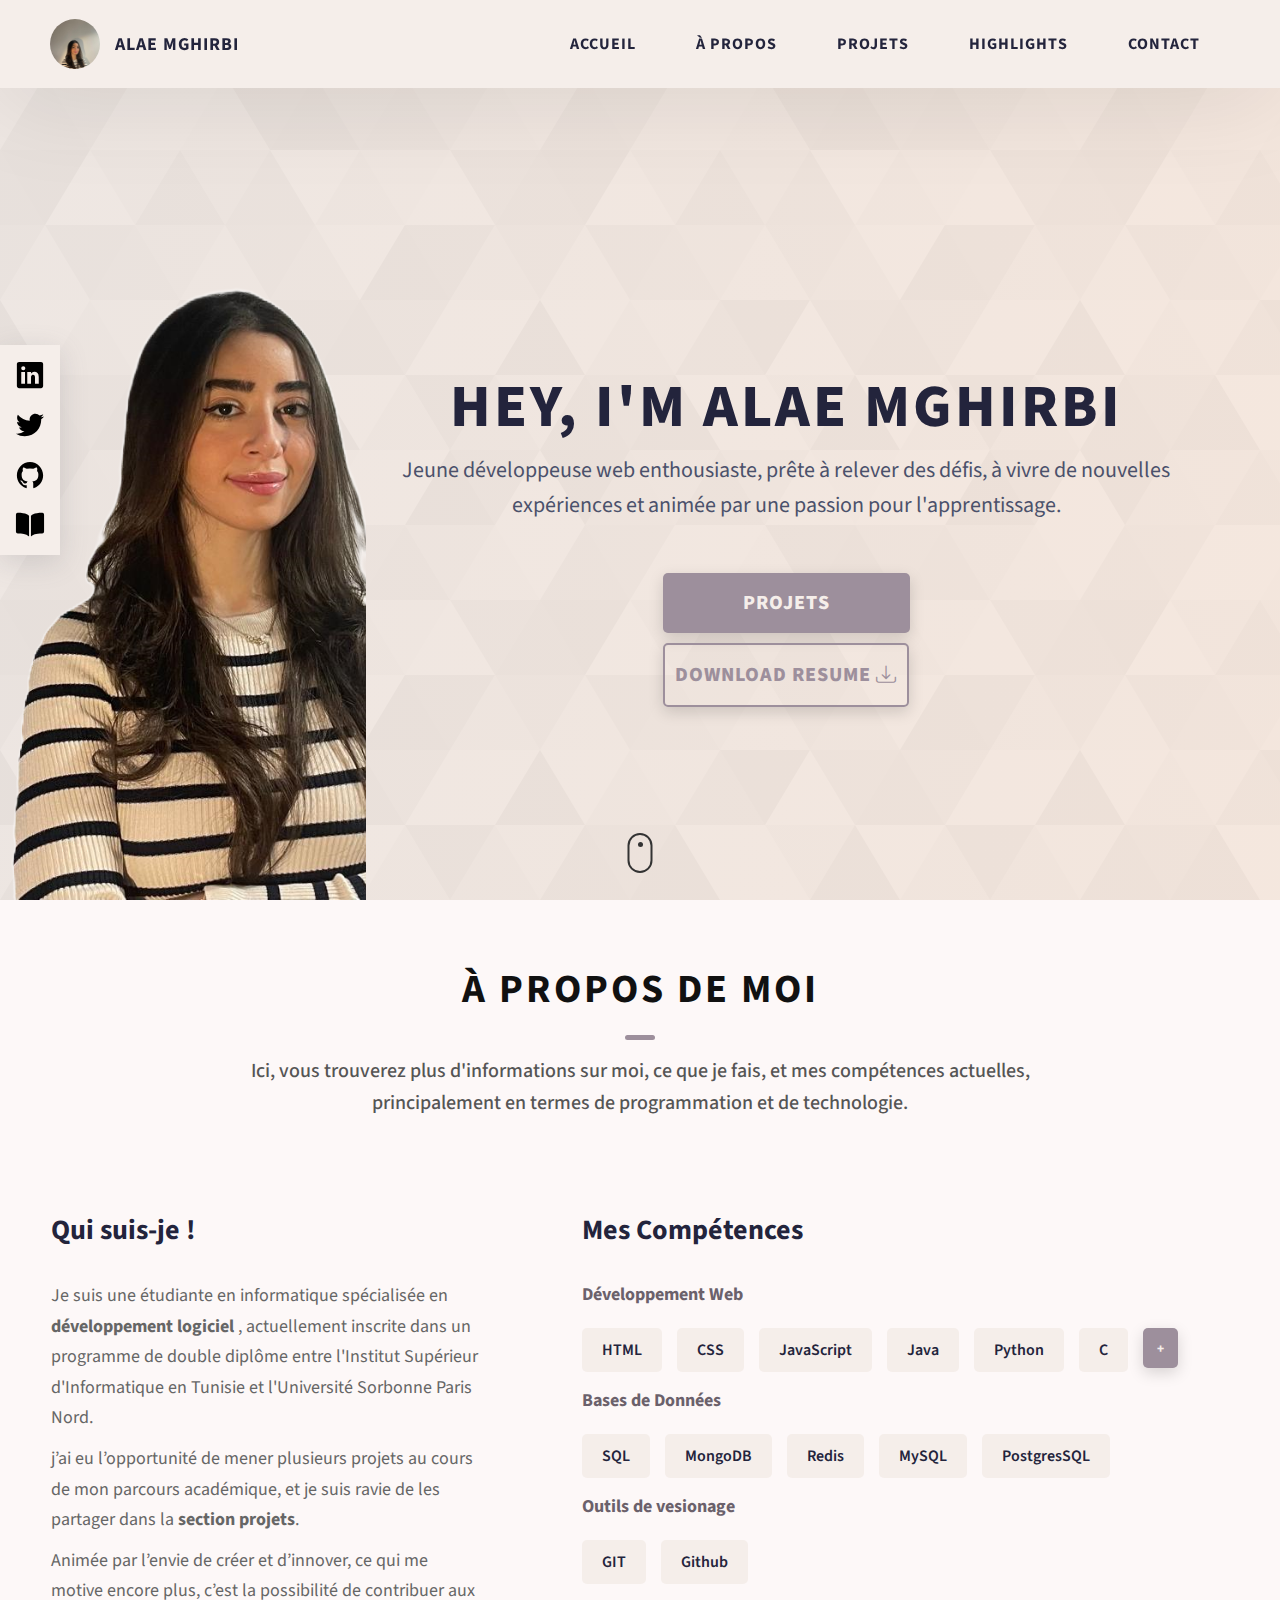
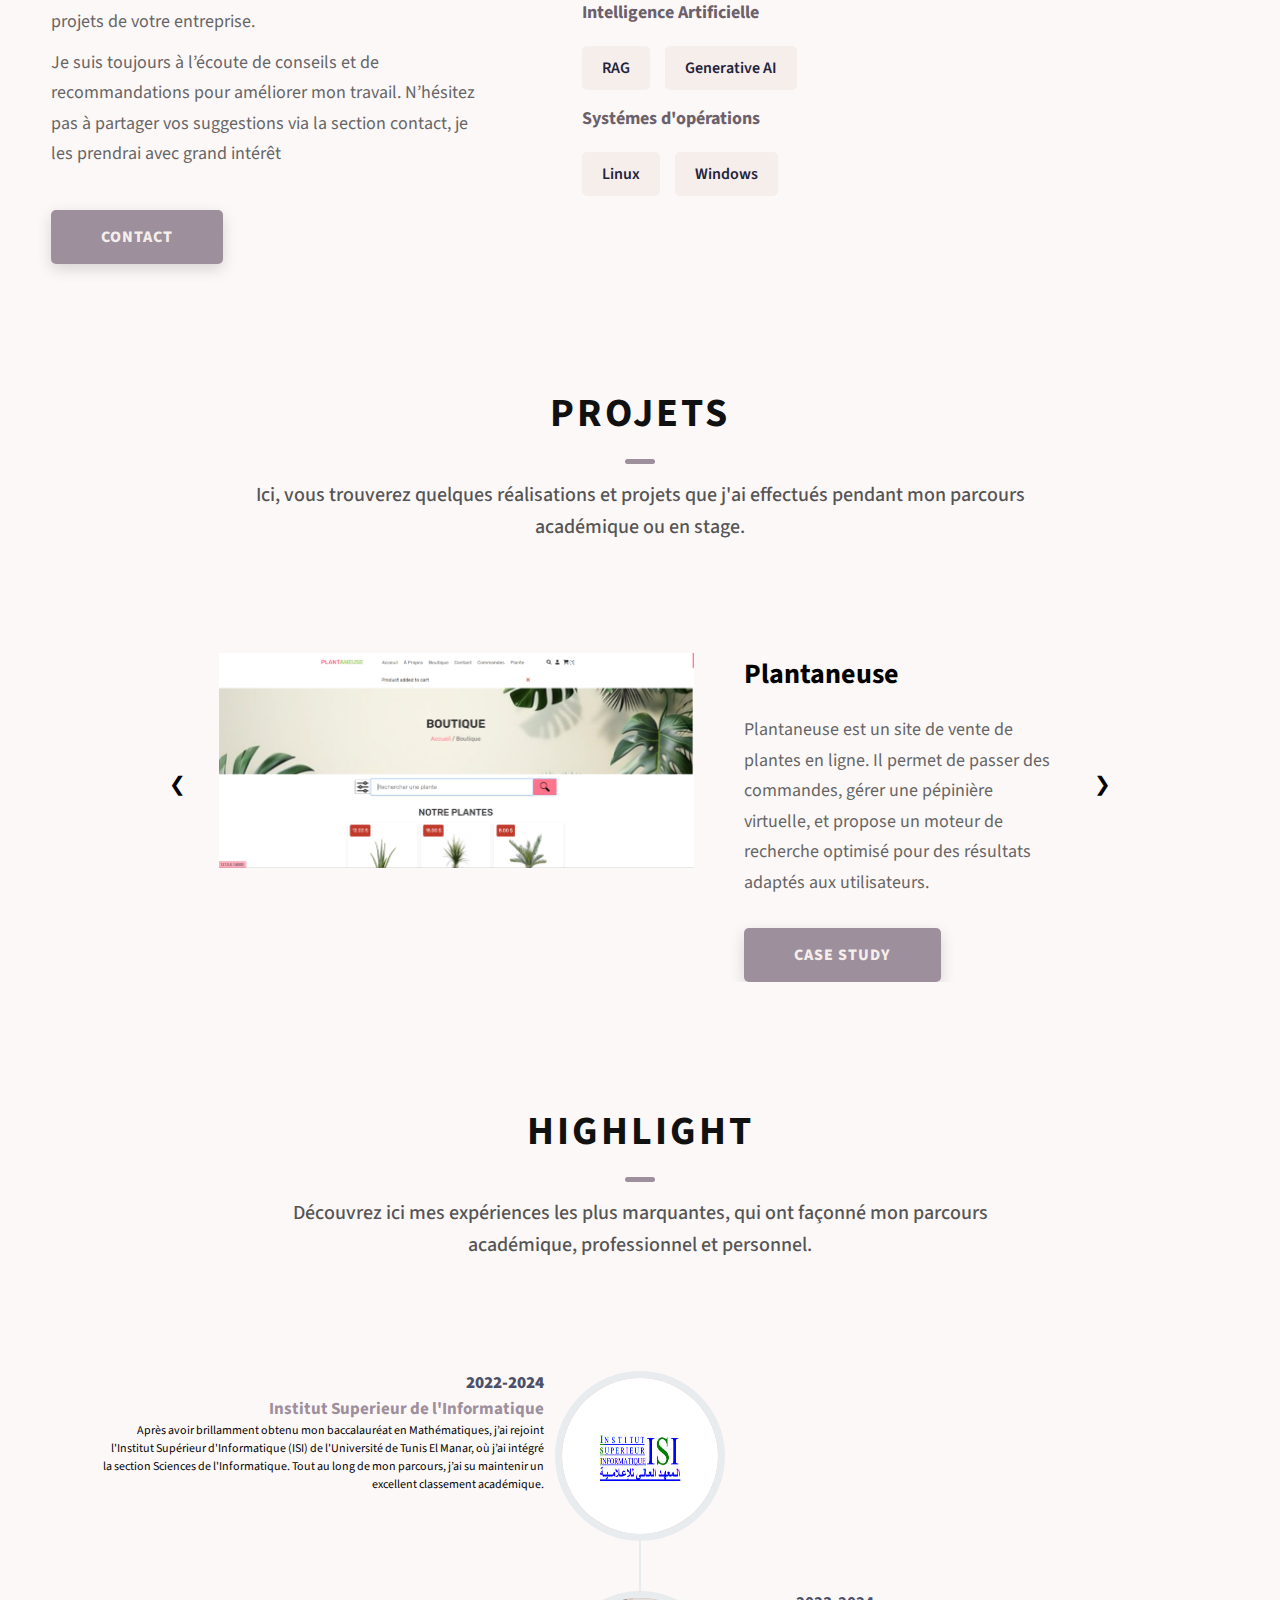
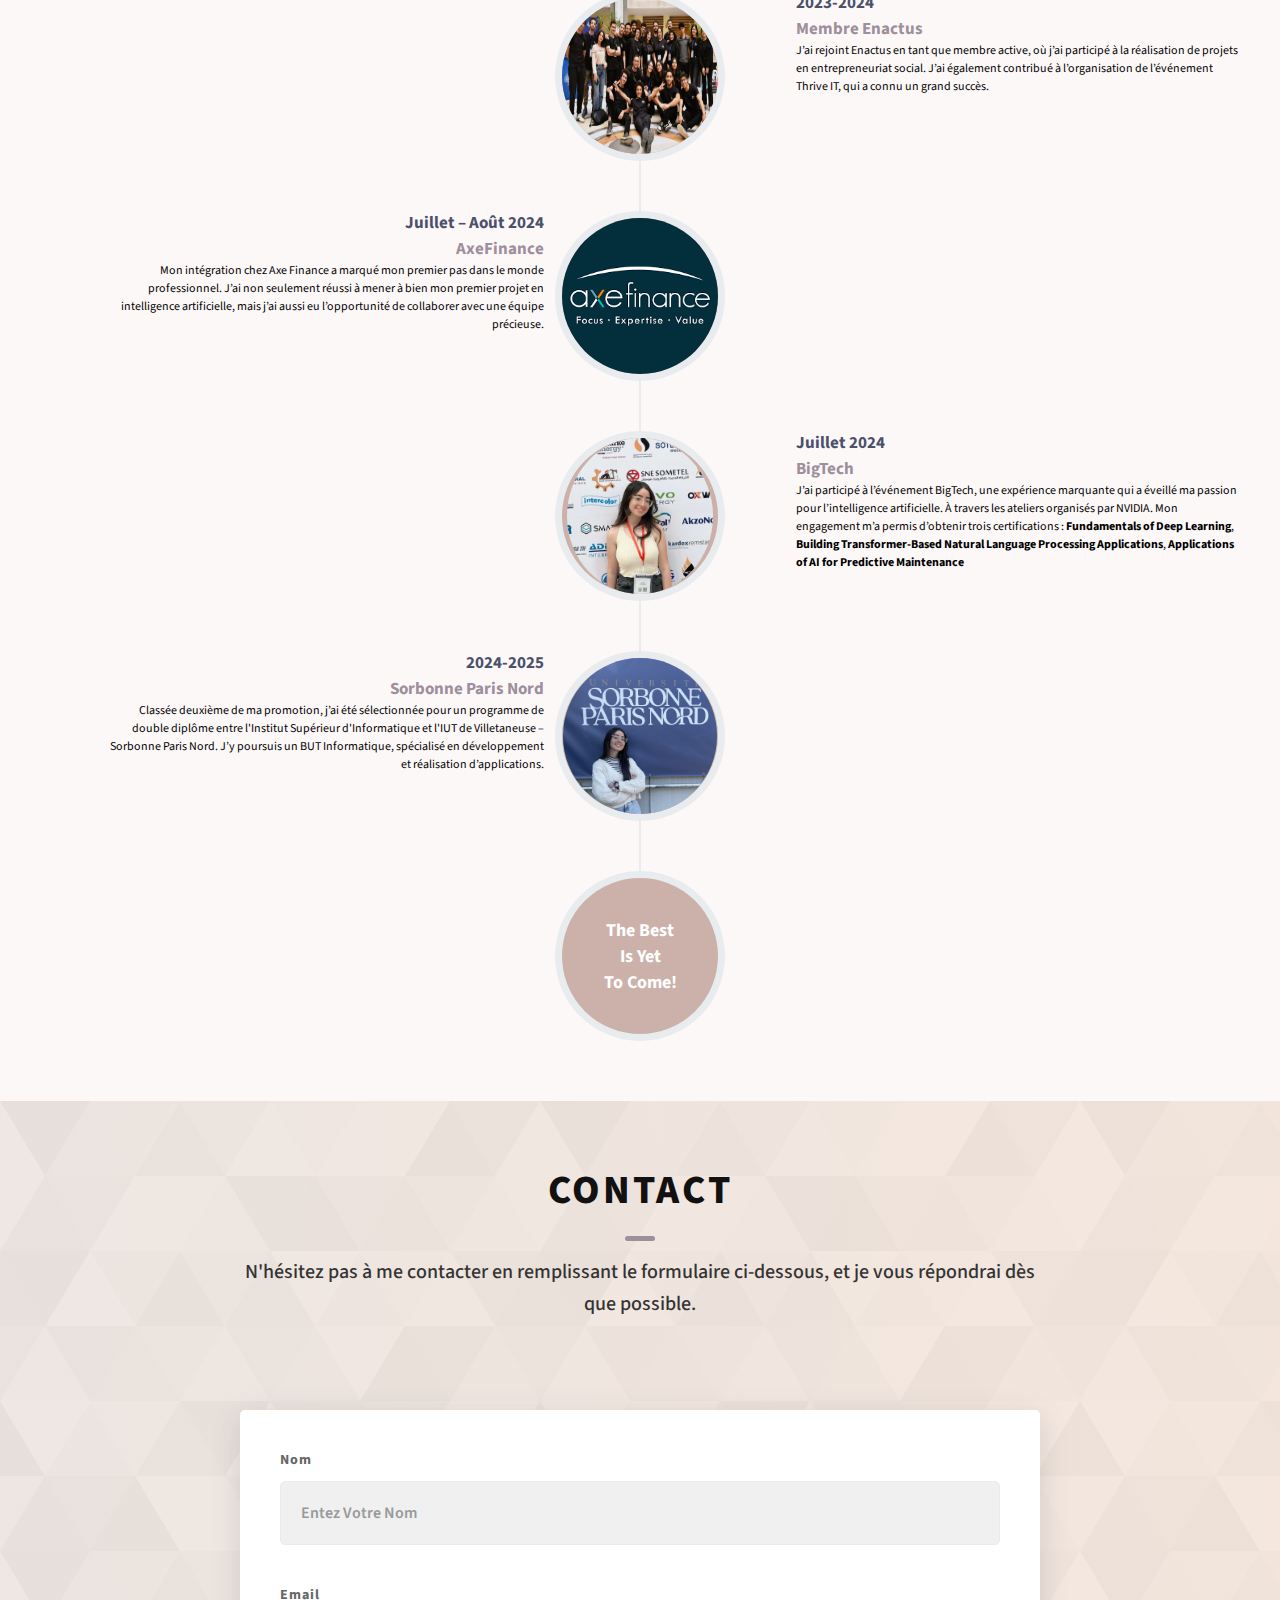
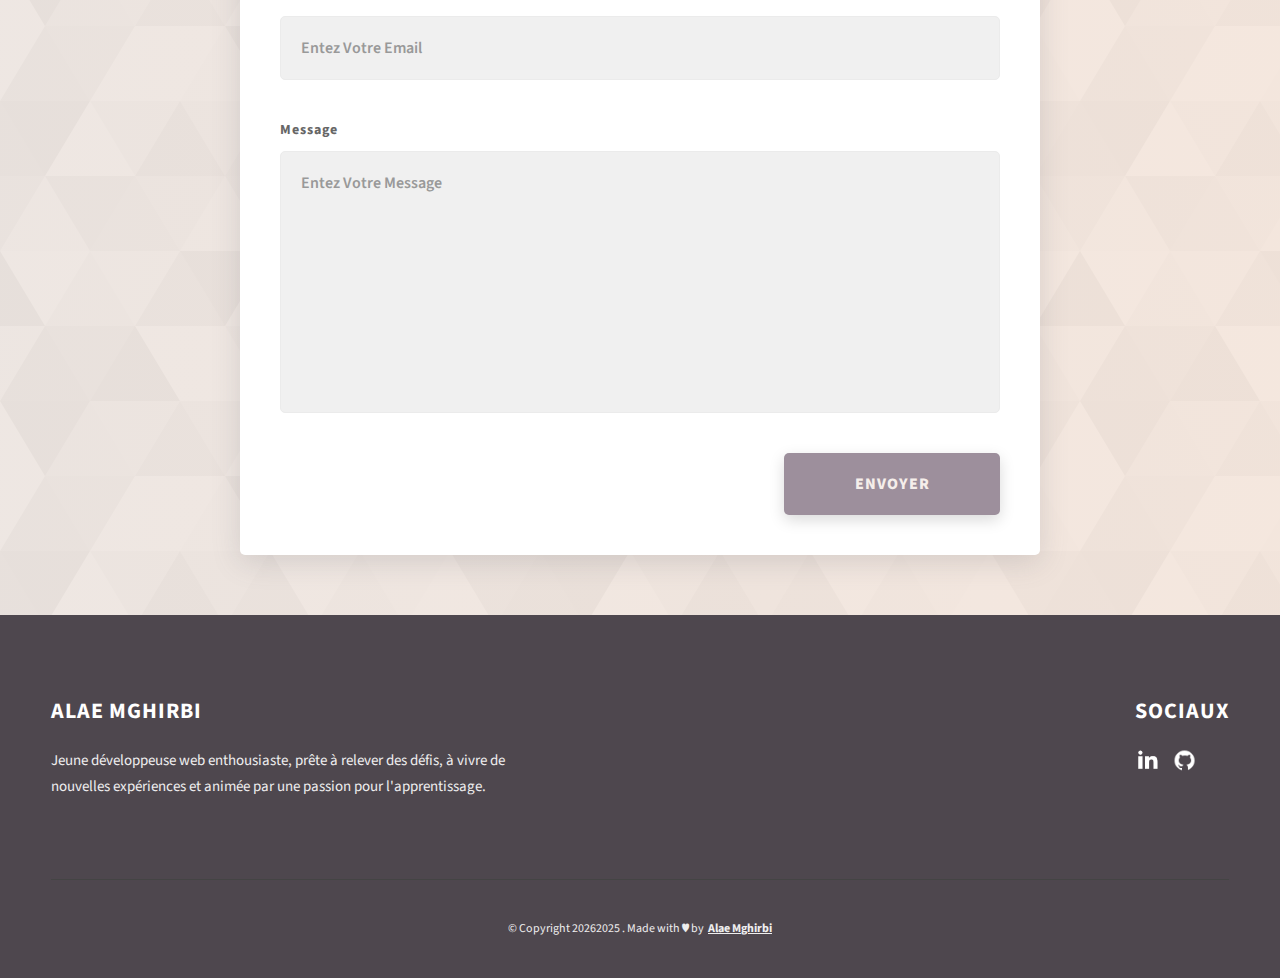
==== commit feff959a: "some css changings" ====
--- a/index.html
+++ b/index.html
@@ -14,7 +14,7 @@
 
     <meta property="og:title" content="Alae Mghirbi | AlaeCodes | Fullstack Web Developer">
     <meta property="og:site_name" content="Alae Mghirbi Portfolio Website">
-    <meta property="og:url" content="https://www.rammaheshwari.com/">
+    <!-- <meta property="og:url" content="https://www.rammaheshwari.com/"> -->
     <meta property="og:description" content="A Frontend focused Web Developer building the Frontend of Websites and Web Applications that leads to the success of the overall product">
     <meta property="og:type" content="website">
     <meta property="og:image" content="https://i.ibb.co/C8Wnkrt/pretty-snap-2022-3-29-16-11.png">
@@ -153,28 +153,28 @@
         <div class="home-hero__socials">
             <div class="home-hero__social">
                 <a href="https://www.linkedin.com/in/alae-mghirbi-628890289/" class="home-hero__social-icon-link" rel="noreferrer" target="_blank">
-                    <img src="./assets/svg/linkedin-dark.svg" alt="Ram Maheshwari Linkedin Profile" class="home-hero__social-icon">
+                    <img src="./assets/svg/linkedin-dark.svg" alt="Alae Maheshwari Linkedin Profile" class="home-hero__social-icon">
                 </a>
             </div>
             <div class="home-hero__social">
                 <a href="https://x.com/AlaeMghirbi" class="home-hero__social-icon-link" rel="noreferrer" target="_blank">
-                    <img src="./assets/svg/twitter-dark.svg" alt="RammCodes Twitter Profile" class="home-hero__social-icon">
+                    <img src="./assets/svg/twitter-dark.svg" alt="AlaeCodes Twitter Profile" class="home-hero__social-icon">
                 </a>
             </div>
             <div class="home-hero__social">
                 <!-- <a href="https://www.youtube.com/channel/UCIb8_J9lqtiWGMIOdQ5DVsg" class="home-hero__social-icon-link home-hero__social-icon-link--bd-none" rel="noreferrer" target="_blank">
-                    <img src="./assets/svg/yt-dark.svg" alt="RammCodes Youtube Channel" class="home-hero__social-icon">
+                    
                 </a> -->
             </div>
             <div class="home-hero__social">
                 <a href="https://github.com/AlaeMghirbi" class="home-hero__social-icon-link" rel="noreferrer" target="_blank">
-                    <img src="./assets/svg/github-dark.svg" alt="RammCodes Github Profile" class="home-hero__social-icon">
+                    <img src="./assets/svg/github-dark.svg" alt="Alae Github Profile" class="home-hero__social-icon">
                 </a>
             </div>
 
             <div class="home-hero__social">
-                <a href="https://dev.to/rammcodes" class="home-hero__social-icon-link" rel="noreferrer" target="_blank">
-                    <img src="./assets/svg/book-dark.svg" alt="RammCodes DEV.to Blog Profile" class="home-hero__social-icon">
+                <a href="https://alaemghirbi.github.io/Portefolio/" class="home-hero__social-icon-link" rel="noreferrer" target="_blank">
+                    <img src="./assets/svg/book-dark.svg" alt="RAlaeDEV.to Blog Profile" class="home-hero__social-icon">
                 </a>
             </div>
         </div>
@@ -284,37 +284,37 @@
             <div class="projects__content" id="projects-cont">
                 <div class="projects__row">
                     <div class="projects__row-img-cont">
-                        <img src="./images/boutique.png" alt="Software Screenshot" class="projects__row-img" loading="lazy" id="exifviewer-img-1" exifid="-2073514343" oldsrc="https://www.rammaheshwari.com/assets/jpeg/dopefolio.jpeg">
+                        <img src="./images/boutique.png" alt="Software Screenshot" class="projects__row-img" loading="lazy" id="exifviewer-img-1" exifid="-2073514343" >
                     </div>
                     <div class="projects__row-content">
                         <h3 class="projects__row-content-title">Plantaneuse</h3>
                         <p class="projects__row-content-desc">
                             Plantaneuse est un site de vente de plantes en ligne. Il permet de passer des commandes, gérer une pépinière virtuelle, et propose un moteur de recherche optimisé pour des résultats adaptés aux utilisateurs.          </p>
-                        <a class="btn btn--med btn--theme dynamicBgClr" href="/Plantaneuse.html" target="_blank">Case Study</a>
+                        <a class="btn btn--med btn--theme dynamicBgClr" href="/Portefolio/Plantaneuse.html" target="_blank">Case Study</a>
                     </div>
                 </div>
                 
                 <div class="projects__row">
                     <div class="projects__row-img-cont">
-                        <img src="./images/Axefinance.png" alt="Software Screenshot" class="projects__row-img" loading="lazy" id="exifviewer-img-2" exifid="-507330520" oldsrc="https://www.rammaheshwari.com/assets/jpeg/wilsonport.jpeg">
+                        <img src="./images/Axefinance.png" alt="Software Screenshot" class="projects__row-img" loading="lazy" id="exifviewer-img-2" exifid="-507330520" >
                     </div>
                     <div class="projects__row-content">
                         <h3 class="projects__row-content-title">Stage chez Axefinace </h3>
                         <p class="projects__row-content-desc">
                             Développée lors de mon stage chez Axefinance, cette application fournit une analyse comparative de la santé financière des entreprises pour optimiser l’évaluation du risque crédit.
                         </p>
-                        <a class="btn btn--med btn--theme dynamicBgClr" href="/PeerAnalysis.html" target="_blank">Case Study</a>
-                    </div>
-                </div>
-                <div class="projects__row">
-                    <div class="projects__row-img-cont">
-                        <img src="./images/educnet.png" alt="Software Screenshot" class="projects__row-img" loading="lazy" id="exifviewer-img-3" exifid="1006265421" oldsrc="https://www.rammaheshwari.com/assets/jpeg/boreal-coffee-clone.jpeg">
+                        <a class="btn btn--med btn--theme dynamicBgClr" href="/Portefolio/PeerAnalysis.html" target="_blank">Case Study</a>
+                    </div>
+                </div>
+                <div class="projects__row">
+                    <div class="projects__row-img-cont">
+                        <img src="./images/educnet.png" alt="Software Screenshot" class="projects__row-img" loading="lazy" id="exifviewer-img-3" exifid="1006265421" >
                     </div>
                     <div class="projects__row-content">
                         <h3 class="projects__row-content-title">Educnet</h3>
                         <p class="projects__row-content-desc">
                             Educnet est un projet de développement web en PHP, conçu dans un cadre académique pour gérer les PFE entre étudiants et enseignants.    </p>                   
-                             <a class="btn btn--med btn--theme dynamicBgClr" href="/Educnet.html" target="_blank">Case Study</a>
+                             <a class="btn btn--med btn--theme dynamicBgClr" href="/Portefolio/Educnet.html" target="_blank">Case Study</a>
                     </div>
                 </div>
                 <div class="projects__row">
@@ -326,57 +326,57 @@
                         <p class="projects__row-content-desc">
                             Jeu Taquin est un puzzle développé en utilisant des algorithmes de recherche : en profondeur, en largeur, en profondeur limitée et A* (le plus optimisé).
                         </p>
-                        <a class="btn btn--med btn--theme dynamicBgClr" href="/taquin.html" target="_blank">Case Study</a>
+                        <a class="btn btn--med btn--theme dynamicBgClr" href="/Portefolio/taquin.html" target="_blank">Case Study</a>
                     </div>
                    
                 </div>
                 <div class="projects__row">
                     <div class="projects__row-img-cont">
-                        <img src="./images/java.jpg" alt="Software Screenshot" class="projects__row-img" loading="lazy" id="exifviewer-img-4" exifid="142967202" oldsrc="https://www.rammaheshwari.com/assets/jpeg/crown-template.jpeg">
+                        <img src="./images/java.jpg" alt="Software Screenshot" class="projects__row-img" loading="lazy" id="exifviewer-img-4" exifid="142967202" >
                     </div>
                 <div class="projects__row-content">
                     <h3 class="projects__row-content-title">Gestion Commerciale</h3>
                     <p class="projects__row-content-desc">
                         C'est une application console développée en Java permettant de gérer le stock et de permettre aux clients de passer une commande.                    </p>
-                    <a class="btn btn--med btn--theme dynamicBgClr" href="/getsionCommerciale.html" target="_blank">Case Study</a>
-                </div>
-                </div>
-                <div class="projects__row">
-                    <div class="projects__row-img-cont">
-                        <img src="./images/barber.png" alt="Software Screenshot" class="projects__row-img" loading="lazy" id="exifviewer-img-4" exifid="142967202" oldsrc="https://www.rammaheshwari.com/assets/jpeg/crown-template.jpeg">
+                    <a class="btn btn--med btn--theme dynamicBgClr" href="/Portefolio/getsionCommerciale.html" target="_blank">Case Study</a>
+                </div>
+                </div>
+                <div class="projects__row">
+                    <div class="projects__row-img-cont">
+                        <img src="./images/barber.png" alt="Software Screenshot" class="projects__row-img" loading="lazy" id="exifviewer-img-4" exifid="142967202" >
                     </div>
                 <div class="projects__row-content">
                     <h3 class="projects__row-content-title">Barber</h3>
                     <p class="projects__row-content-desc">
                         Barber est un site web statique et responsive pour un salon de coiffure, animé avec JavaScript.                  </p>
-                    <a class="btn btn--med btn--theme dynamicBgClr" href="/barber.html" target="_blank">Case Study</a>
-                </div>
-                </div>
-                <div class="projects__row">
-                    <div class="projects__row-img-cont">
-                        <img src="./images/collab.png" alt="Software Screenshot" class="projects__row-img" loading="lazy" id="exifviewer-img-4" exifid="142967202" oldsrc="https://www.rammaheshwari.com/assets/jpeg/crown-template.jpeg">
+                    <a class="btn btn--med btn--theme dynamicBgClr" href="/Portefolio/barber.html" target="_blank">Case Study</a>
+                </div>
+                </div>
+                <div class="projects__row">
+                    <div class="projects__row-img-cont">
+                        <img src="./images/collab.png" alt="Software Screenshot" class="projects__row-img" loading="lazy" id="exifviewer-img-4" exifid="142967202" >
                     </div>
                 <div class="projects__row-content">
                     <h3 class="projects__row-content-title">Moteur de recherche</h3>
                     <p class="projects__row-content-desc">
                         Un moteur de recherche détaillant les résultats d’un mot dans un corpus de documents, avec un classement basé sur l’algorithme TF-IDF.               </p>
-                    <a class="btn btn--med btn--theme dynamicBgClr" href="/project-4" target="_blank">Case Study</a>
-                </div>
-                </div>
-                <div class="projects__row">
-                    <div class="projects__row-img-cont">
-                        <img src="./images/puzzle.png" alt="Software Screenshot" class="projects__row-img" loading="lazy" id="exifviewer-img-4" exifid="142967202" oldsrc="https://www.rammaheshwari.com/assets/jpeg/crown-template.jpeg">
+                    <a class="btn btn--med btn--theme dynamicBgClr" href="/Portefolio/Indexation.html" target="_blank">Case Study</a>
+                </div>
+                </div>
+                <div class="projects__row">
+                    <div class="projects__row-img-cont">
+                        <img src="./images/puzzle.png" alt="Software Screenshot" class="projects__row-img" loading="lazy" id="exifviewer-img-4" exifid="142967202" >
                     </div>
                 <div class="projects__row-content">
                     <h3 class="projects__row-content-title">Puzzle</h3>
                     <p class="projects__row-content-desc">
                         Un jeu de puzzle développé pour appliquer les notions de traitement d'image et d'animations avec Pygame.            </p>
-                    <a class="btn btn--med btn--theme dynamicBgClr" href="/project-4" target="_blank">Case Study</a>
+                    <a class="btn btn--med btn--theme dynamicBgClr" href="/Portefolio/puzzle.html" target="_blank">Case Study</a>
                 </div>
                 </div>
                 <!-- <div class="projects__row">
                     <div class="projects__row-img-cont">
-                        <img src="./images/boutique.png" alt="Software Screenshot" class="projects__row-img" loading="lazy" id="exifviewer-img-1" exifid="-2073514343" oldsrc="https://www.rammaheshwari.com/assets/jpeg/dopefolio.jpeg">
+                        <img src="./images/boutique.png" alt="Software Screenshot" class="projects__row-img" loading="lazy" id="exifviewer-img-1" exifid="-2073514343" >
                     </div>
                     <div class="projects__row-content">
                         <h3 class="projects__row-content-title">Plantaneuse</h3>
@@ -525,8 +525,8 @@
                 © Copyright
                 <script>
                     document.write(new Date().getFullYear());
-                </script>2025 . Made by
-                <a rel="noreferrer" target="_blank" href="https://rammaheshwari.com">Alae Mghirbi</a>
+                </script>2025 . Made with  &hearts;  by
+                <a rel="noreferrer" target="_blank" href="https://alaemghirbi.github.io/Portefolio/">Alae Mghirbi</a>
             </div>
         </div>
     </footer>
--- a/css/style.css
+++ b/css/style.css
@@ -251,7 +251,7 @@
         }
         
         .sec-pad {
-            padding: 12rem 0
+            padding: 6rem 0
         }
         
         @media only screen and (max-width: 56.25em) {
@@ -346,7 +346,7 @@
                 height: 100%;
               }
               .home-hero__content {
-                transform: translateY(-110px);
+                transform: translateY(0px) !important;
                 padding: 0rem 0 3rem 0;
                 margin: auto;
                 position: static;
@@ -358,7 +358,7 @@
      
         
             .home-hero__cta {
-                margin-top: 0rem;
+                margin-top: 1rem !important;
                 text-align: center;
             }
             .home-hero__mouse-scroll-cont{
@@ -410,7 +410,7 @@
         }
         
         .home-hero__content {
-            transform: translateY(0);
+            transform: translateY(8.5rem);
             max-width: 90rem;
             width: 92%
         }
@@ -536,9 +536,9 @@
         }
         
         .projects__row-content {
-            padding: 2rem 0;
+            padding: 0rem 0;
             display: flex;
-            justify-content: center;
+            /* justify-content: center; */
             flex-direction: column;
             align-items: flex-start
         }
@@ -826,7 +826,7 @@
         .header {
             position: fixed;
             width: 100%;
-            z-index: 1000;
+            z-index: 2000;
             background: #000;
             background: var(--light);
             box-shadow: 0 10px 100px rgba(0, 0, 0, 0.1)
@@ -896,7 +896,7 @@
             display: flex
         }
         
-        @media only screen and (max-width: 37.5em) {
+        @media only screen and (max-width: 46em) {
             .header__links {
                 display: none
             }
@@ -928,9 +928,10 @@
             display: none;
             width: 3rem;
             padding: 2.2rem 0
-        }
-        
-        @media only screen and (max-width: 37.5em) {
+
+        }
+        
+        @media only screen and (max-width: 46em) {
             .header__main-ham-menu-cont {
                 display: block
             }
@@ -1147,7 +1148,7 @@
         }
         
         .row> :last-child {
-            width: 60%;
+            width: 100%;
             align-content: center;
             justify-content: center;
         }
@@ -1231,7 +1232,7 @@
             font-family: "Roboto Slab", -apple-system, BlinkMacSystemFont, "Segoe UI", Roboto, "Helvetica Neue", Arial, sans-serif, "Apple Color Emoji", "Segoe UI Emoji", "Segoe UI Symbol", "Noto Color Emoji";
             margin-bottom: 4rem;
           }
-          .timeline {
+          /* .timeline {
             position: relative;
             padding: 0;
             list-style: none;
@@ -1335,24 +1336,127 @@
             font-weight: 500;
             line-height: 1.6;
             margin-bottom: 0;
-          }
+          }*/
           .rounded-circle {
             border-radius: 50% !important;
           }
           .img-fluid {
             max-width: 100%;
             height: 100%;
-          }
+          } 
+           
+.timeline {
+    position: relative;
+    padding: 0;
+    list-style: none;
+  }
+  .timeline:before {
+    position: absolute;
+    top: 0;
+    bottom: 0;
+    left: 40px;
+    width: 2px;
+    margin-left: -1.5px;
+    content: "";
+    background-color: #e9ecef;
+  }
+  .timeline > li {
+    position: relative;
+    min-height: 50px;
+    margin-bottom: 50px;
+  }
+  .timeline > li:after, .timeline > li:before {
+    display: table;
+    content: " ";
+  }
+  .timeline > li:after {
+    clear: both;
+  }
+  .timeline > li .timeline-panel {
+    position: relative;
+    float: right;
+    width: 100%;
+    padding: 0 20px 0 100px;
+    text-align: left;
+  }
+  .timeline > li .timeline-panel:before {
+    right: auto;
+    left: -15px;
+    border-right-width: 15px;
+    border-left-width: 0;
+  }
+  .timeline > li .timeline-panel:after {
+    right: auto;
+    left: -14px;
+    border-right-width: 14px;
+    border-left-width: 0;
+  }
+  .timeline > li .timeline-image {
+    position: absolute;
+    z-index: 100;
+    left: 0;
+    width: 80px;
+    height: 80px;
+    margin-left: 0;
+    text-align: center;
+    color: white;
+    border: 7px solid #e9ecef;
+    border-radius: 100%;
+    background-color:var(--beige);
+  }
+  .timeline > li .timeline-image h4, .timeline > li .timeline-image .h4 {
+    font-size: 10px;
+    line-height: 14px;
+    margin-top: 12px;
+  }
+  .timeline > li.timeline-inverted > .timeline-panel {
+    float: right;
+    padding: 0 20px 0 100px;
+    text-align: left;
+  }
+  .timeline > li.timeline-inverted > .timeline-panel:before {
+    right: auto;
+    left: -15px;
+    border-right-width: 15px;
+    border-left-width: 0;
+  }
+  .timeline > li.timeline-inverted > .timeline-panel:after {
+    right: auto;
+    left: -14px;
+    border-right-width: 14px;
+    border-left-width: 0;
+  }
+  .timeline > li:last-child {
+    margin-bottom: 0;
+  }
+  .timeline .timeline-heading h4, .timeline .timeline-heading .h4 {
+    margin-top: 0;
+    color: var(--dark2);
+    font-size: 1.7rem;
+  }
+  .timeline .timeline-heading h4.subheading, .timeline .timeline-heading .subheading.h4 {
+    color: var(--violet);
+    text-transform: none;
+  }
+  .timeline .timeline-body > ul,
+  .timeline .timeline-body > p {
+    font-size: 1.2rem;
+
+    margin-bottom: 0;
+  }
+  
           
           @media (min-width: 768px) {
             .timeline:before {
               left: 50%;
             }
             .timeline > li {
+               
               min-height: 100px;
               margin-bottom: 50px;
             }
             .timeline > li .timeline-panel {
+                transform: translateX(30px);
                 align-items: center;
                 justify-content: center;
               float: left;
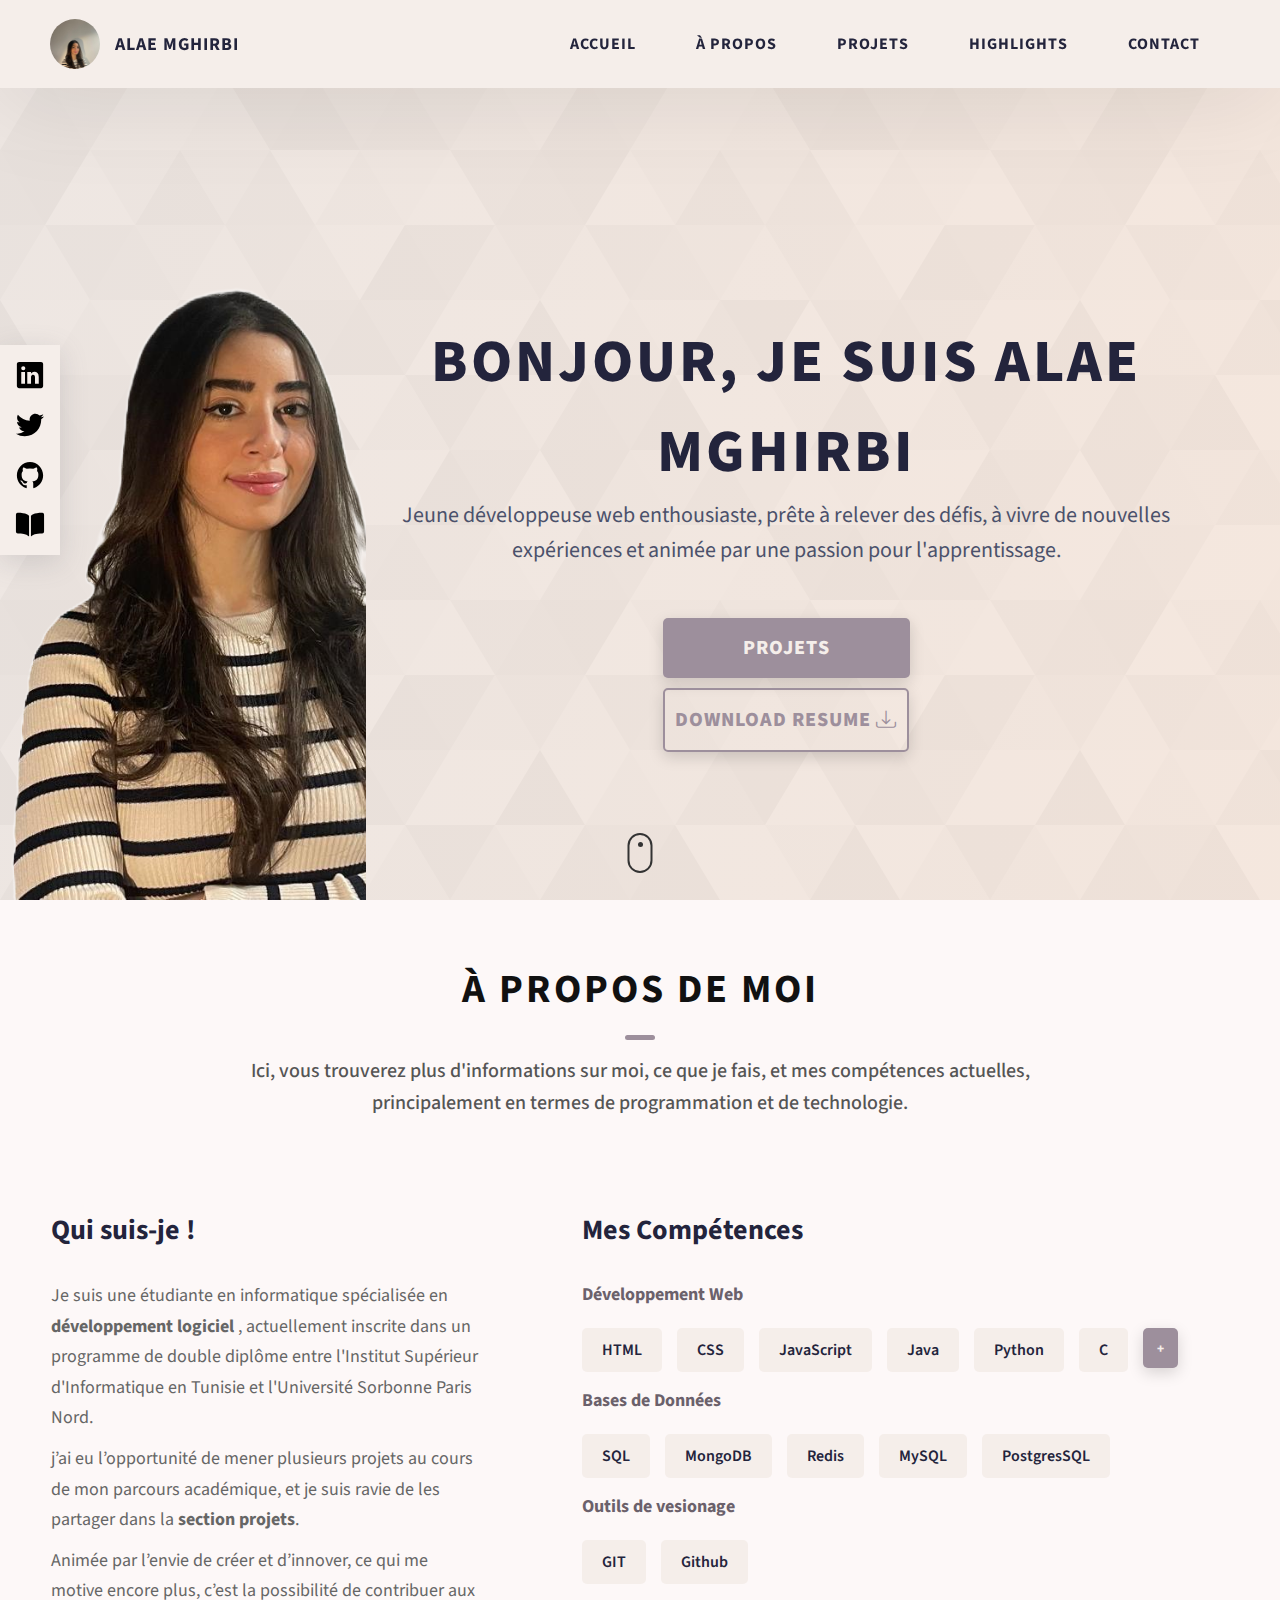
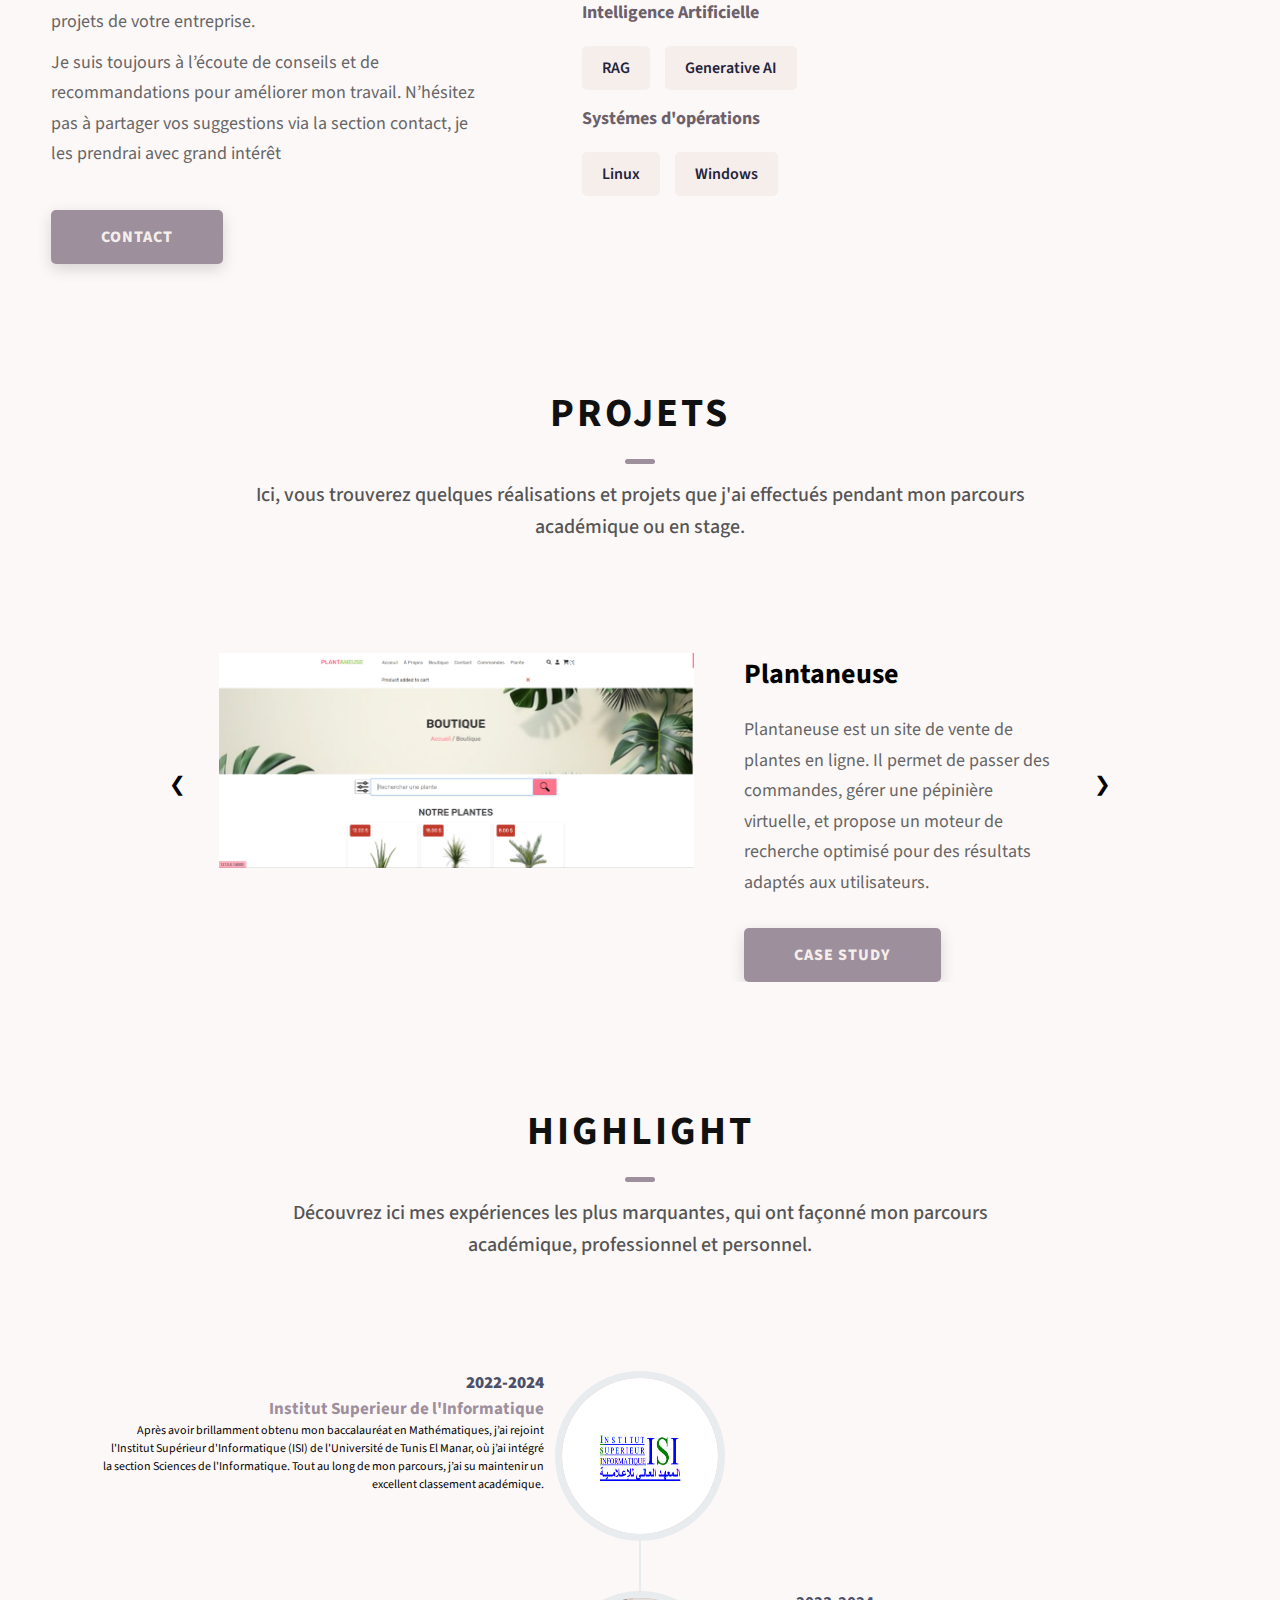
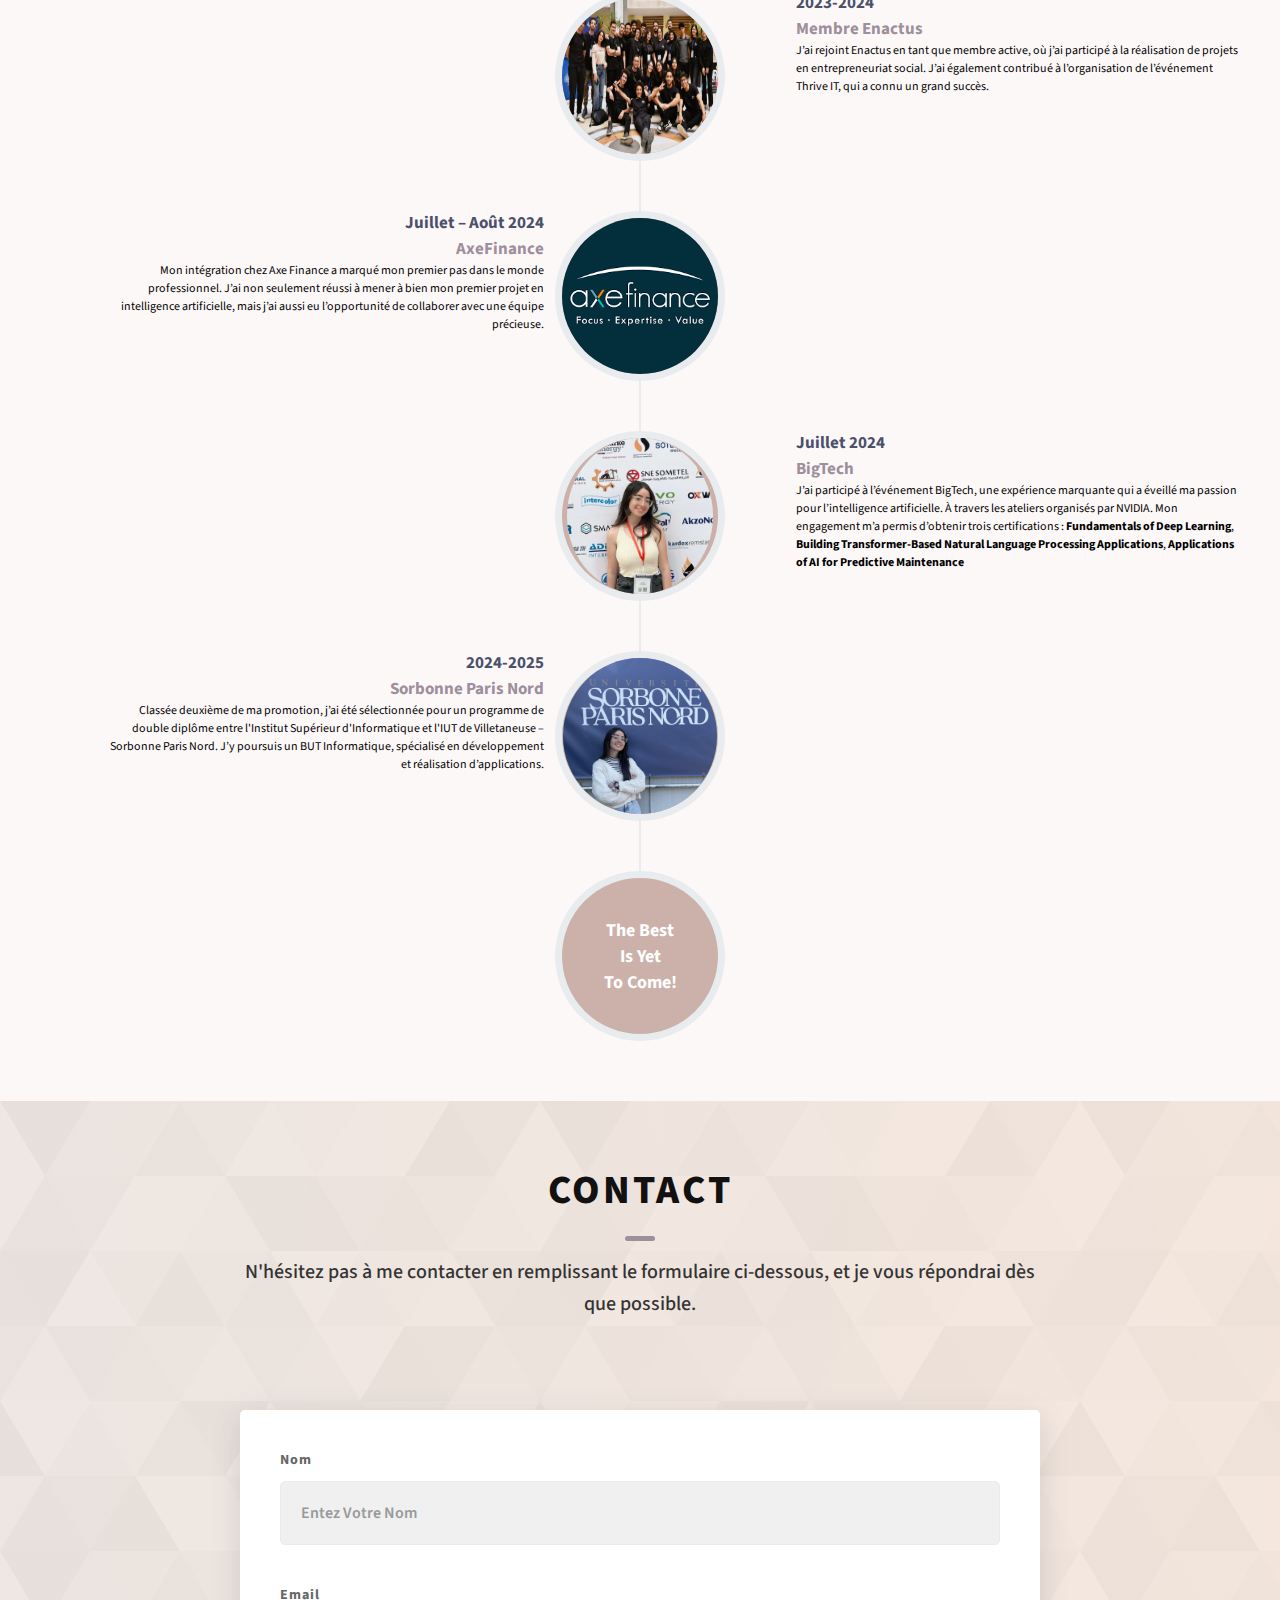
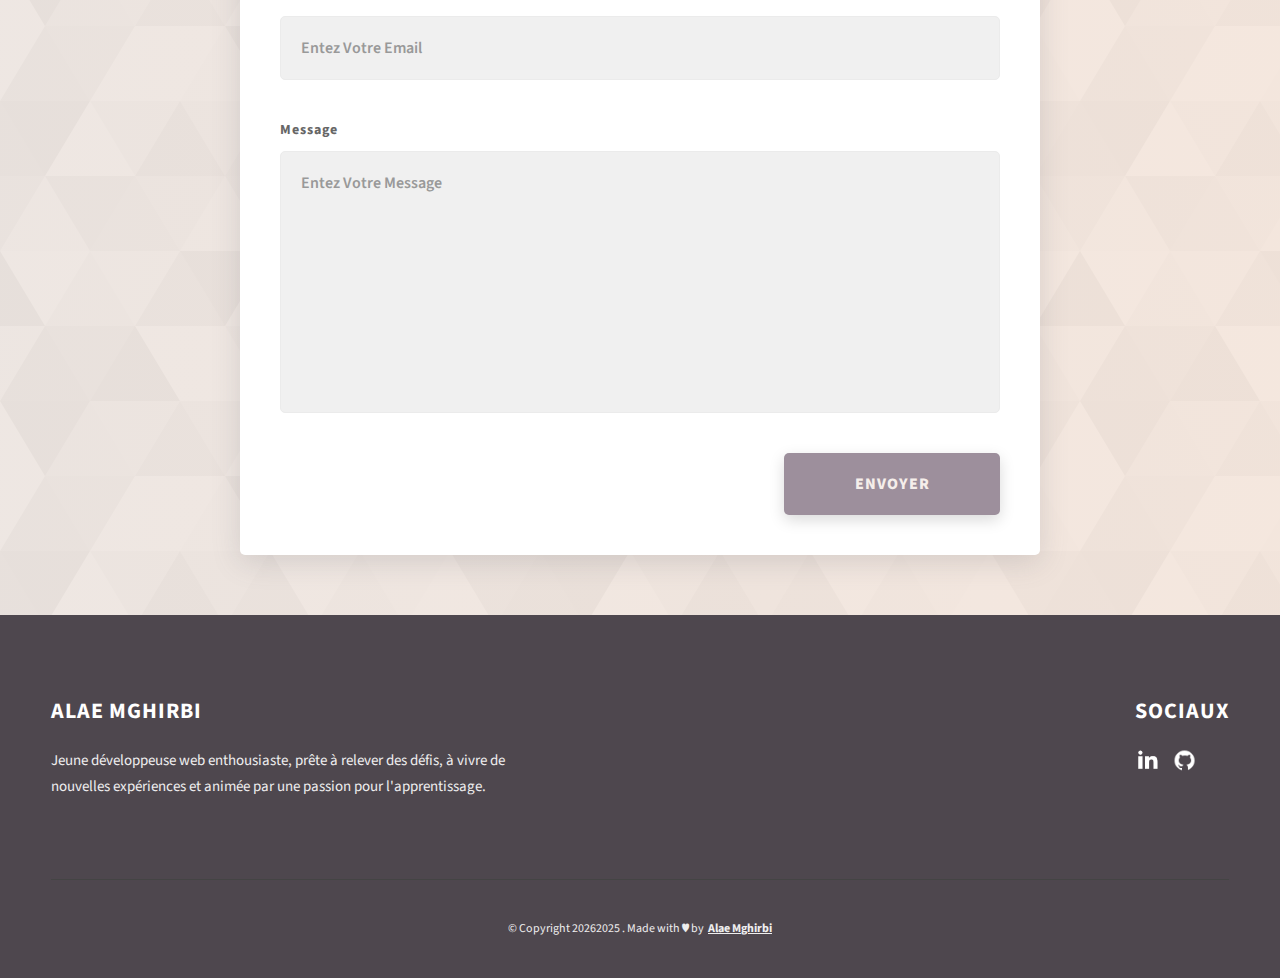
==== commit 9bdd30ff: "adding missing projects" ====
--- a/index.html
+++ b/index.html
@@ -137,7 +137,7 @@
             </div>
             <div class="col">
                 <div class="home-hero__content">
-                    <h1 class="heading-primary">Hey, I'm Alae Mghirbi</h1>
+                    <h1 class="heading-primary">Bonjour, je suis Alae Mghirbi</h1>
                     <div class="home-hero__info">
                         <p class="text-primary">
 
@@ -303,7 +303,7 @@
                         <p class="projects__row-content-desc">
                             Développée lors de mon stage chez Axefinance, cette application fournit une analyse comparative de la santé financière des entreprises pour optimiser l’évaluation du risque crédit.
                         </p>
-                        <a class="btn btn--med btn--theme dynamicBgClr" href="/Portefolio/PeerAnalysis.html" target="_blank">Case Study</a>
+                        <a class="btn btn--med btn--theme dynamicBgClr" href="/Portefolio/PeerAnalysis.html" target="_blank">Détails</a>
                     </div>
                 </div>
                 <div class="projects__row">
@@ -314,7 +314,7 @@
                         <h3 class="projects__row-content-title">Educnet</h3>
                         <p class="projects__row-content-desc">
                             Educnet est un projet de développement web en PHP, conçu dans un cadre académique pour gérer les PFE entre étudiants et enseignants.    </p>                   
-                             <a class="btn btn--med btn--theme dynamicBgClr" href="/Portefolio/Educnet.html" target="_blank">Case Study</a>
+                             <a class="btn btn--med btn--theme dynamicBgClr" href="/Portefolio/Educnet.html" target="_blank">Détails</a>
                     </div>
                 </div>
                 <div class="projects__row">
@@ -326,7 +326,7 @@
                         <p class="projects__row-content-desc">
                             Jeu Taquin est un puzzle développé en utilisant des algorithmes de recherche : en profondeur, en largeur, en profondeur limitée et A* (le plus optimisé).
                         </p>
-                        <a class="btn btn--med btn--theme dynamicBgClr" href="/Portefolio/taquin.html" target="_blank">Case Study</a>
+                        <a class="btn btn--med btn--theme dynamicBgClr" href="/Portefolio/taquin.html" target="_blank">Détails</a>
                     </div>
                    
                 </div>
@@ -338,7 +338,7 @@
                     <h3 class="projects__row-content-title">Gestion Commerciale</h3>
                     <p class="projects__row-content-desc">
                         C'est une application console développée en Java permettant de gérer le stock et de permettre aux clients de passer une commande.                    </p>
-                    <a class="btn btn--med btn--theme dynamicBgClr" href="/Portefolio/getsionCommerciale.html" target="_blank">Case Study</a>
+                    <a class="btn btn--med btn--theme dynamicBgClr" href="/Portefolio/getsionCommerciale.html" target="_blank">Détails</a>
                 </div>
                 </div>
                 <div class="projects__row">
@@ -349,7 +349,7 @@
                     <h3 class="projects__row-content-title">Barber</h3>
                     <p class="projects__row-content-desc">
                         Barber est un site web statique et responsive pour un salon de coiffure, animé avec JavaScript.                  </p>
-                    <a class="btn btn--med btn--theme dynamicBgClr" href="/Portefolio/barber.html" target="_blank">Case Study</a>
+                    <a class="btn btn--med btn--theme dynamicBgClr" href="/Portefolio/barber.html" target="_blank">Détails</a>
                 </div>
                 </div>
                 <div class="projects__row">
@@ -360,7 +360,7 @@
                     <h3 class="projects__row-content-title">Moteur de recherche</h3>
                     <p class="projects__row-content-desc">
                         Un moteur de recherche détaillant les résultats d’un mot dans un corpus de documents, avec un classement basé sur l’algorithme TF-IDF.               </p>
-                    <a class="btn btn--med btn--theme dynamicBgClr" href="/Portefolio/Indexation.html" target="_blank">Case Study</a>
+                    <a class="btn btn--med btn--theme dynamicBgClr" href="/Portefolio/Indexation.html" target="_blank">Détails</a>
                 </div>
                 </div>
                 <div class="projects__row">
@@ -371,7 +371,7 @@
                     <h3 class="projects__row-content-title">Puzzle</h3>
                     <p class="projects__row-content-desc">
                         Un jeu de puzzle développé pour appliquer les notions de traitement d'image et d'animations avec Pygame.            </p>
-                    <a class="btn btn--med btn--theme dynamicBgClr" href="/Portefolio/puzzle.html" target="_blank">Case Study</a>
+                    <a class="btn btn--med btn--theme dynamicBgClr" href="/Portefolio/puzzle.html" target="_blank">Détails</a>
                 </div>
                 </div>
                 <!-- <div class="projects__row">
@@ -382,7 +382,7 @@
                         <h3 class="projects__row-content-title">Plantaneuse</h3>
                         <p class="projects__row-content-desc">
                             Plantaneuse est un site de vente de plantes en ligne. Il permet de passer des commandes, gérer une pépinière virtuelle, et propose un moteur de recherche optimisé pour des résultats adaptés aux utilisateurs.          </p>
-                        <a class="btn btn--med btn--theme dynamicBgClr" href="/project-1" target="_blank">Case Study</a>
+                        <a class="btn btn--med btn--theme dynamicBgClr" href="/project-1" target="_blank">Détails</a>
                     </div>
                 </div> -->
             </div>
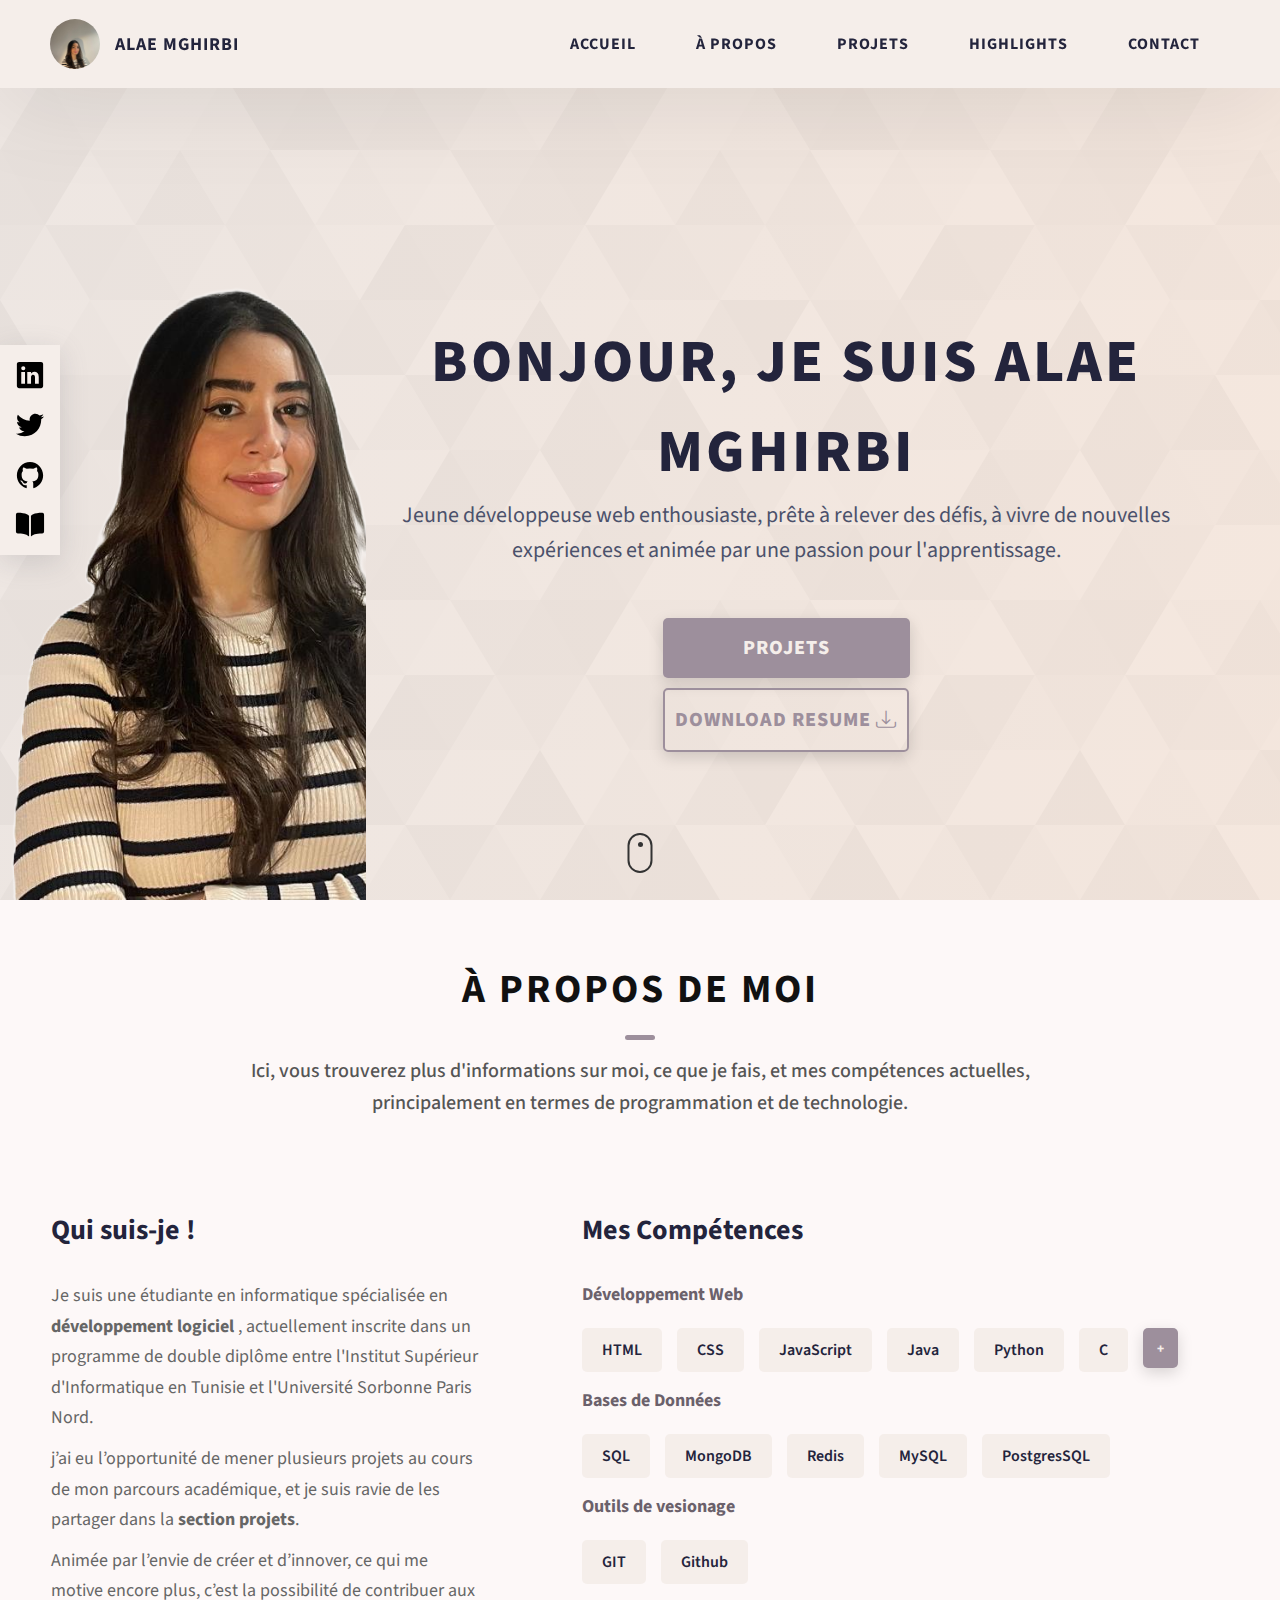
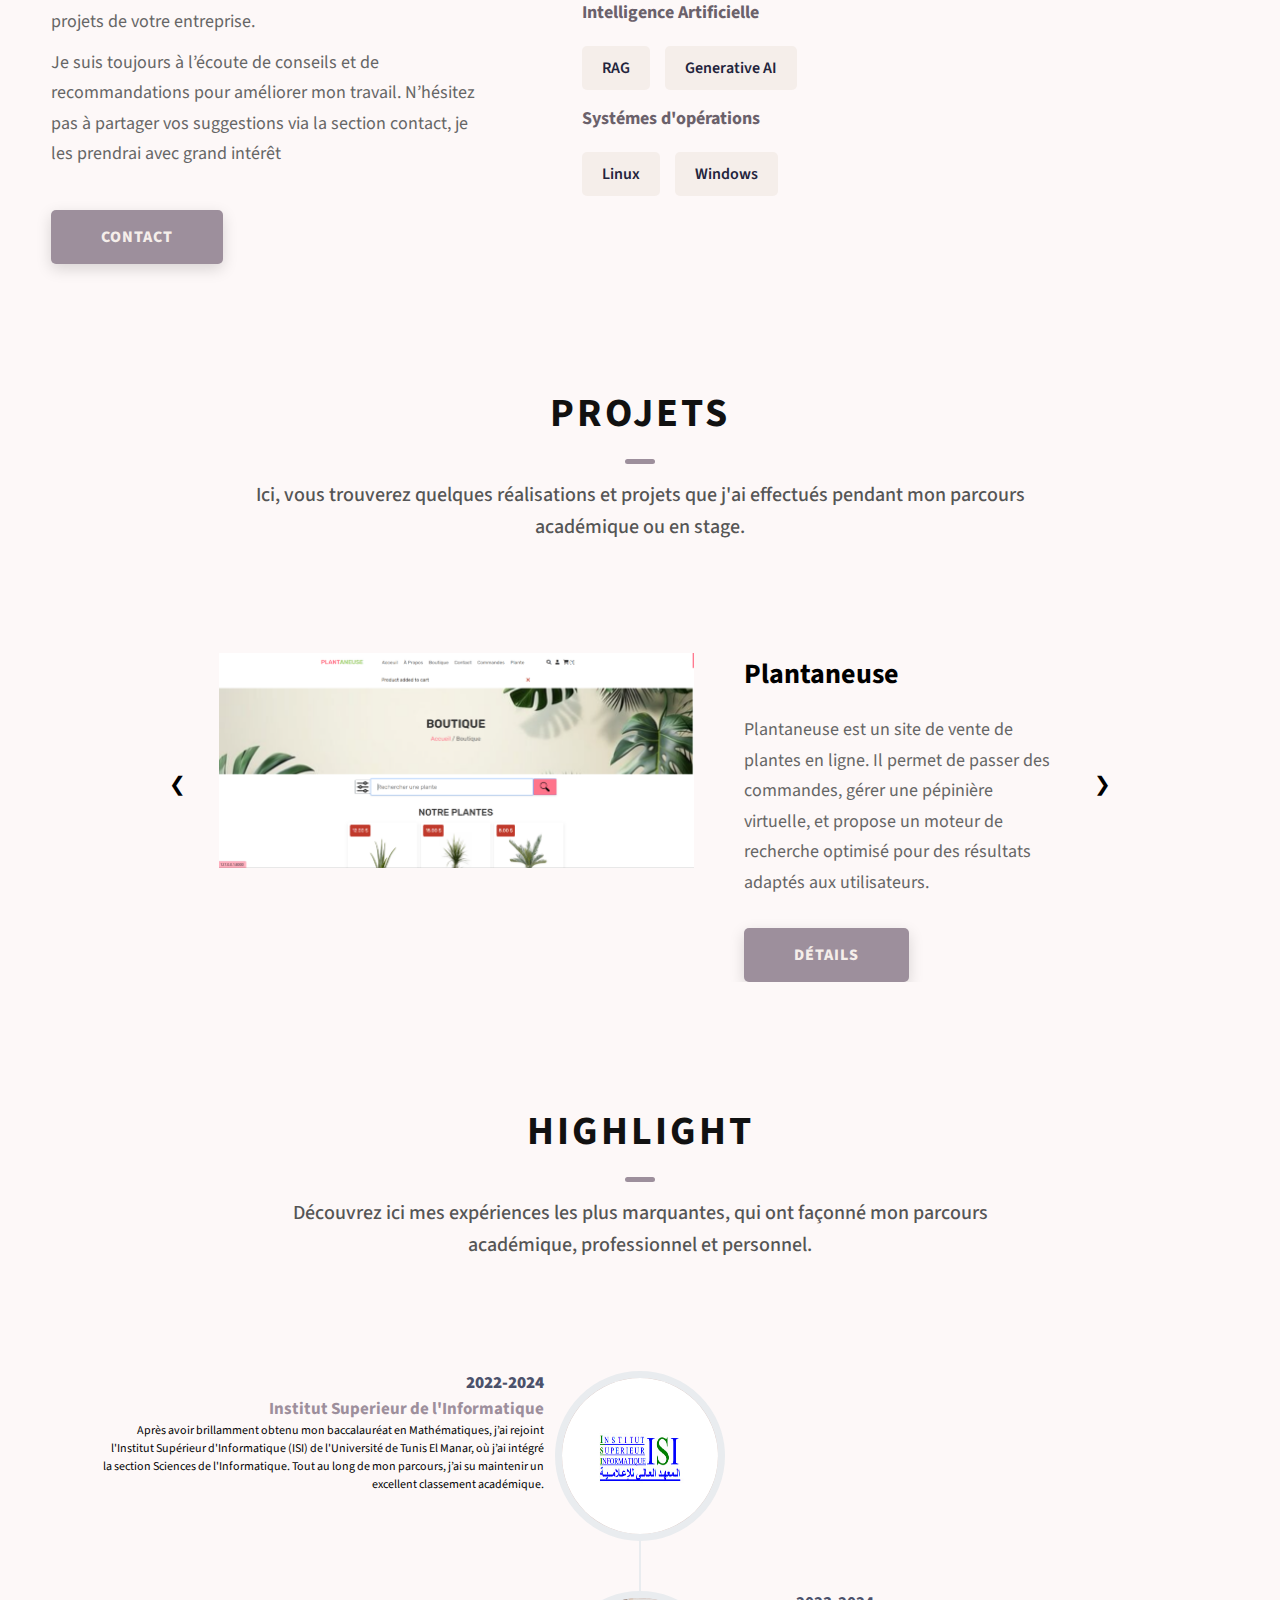
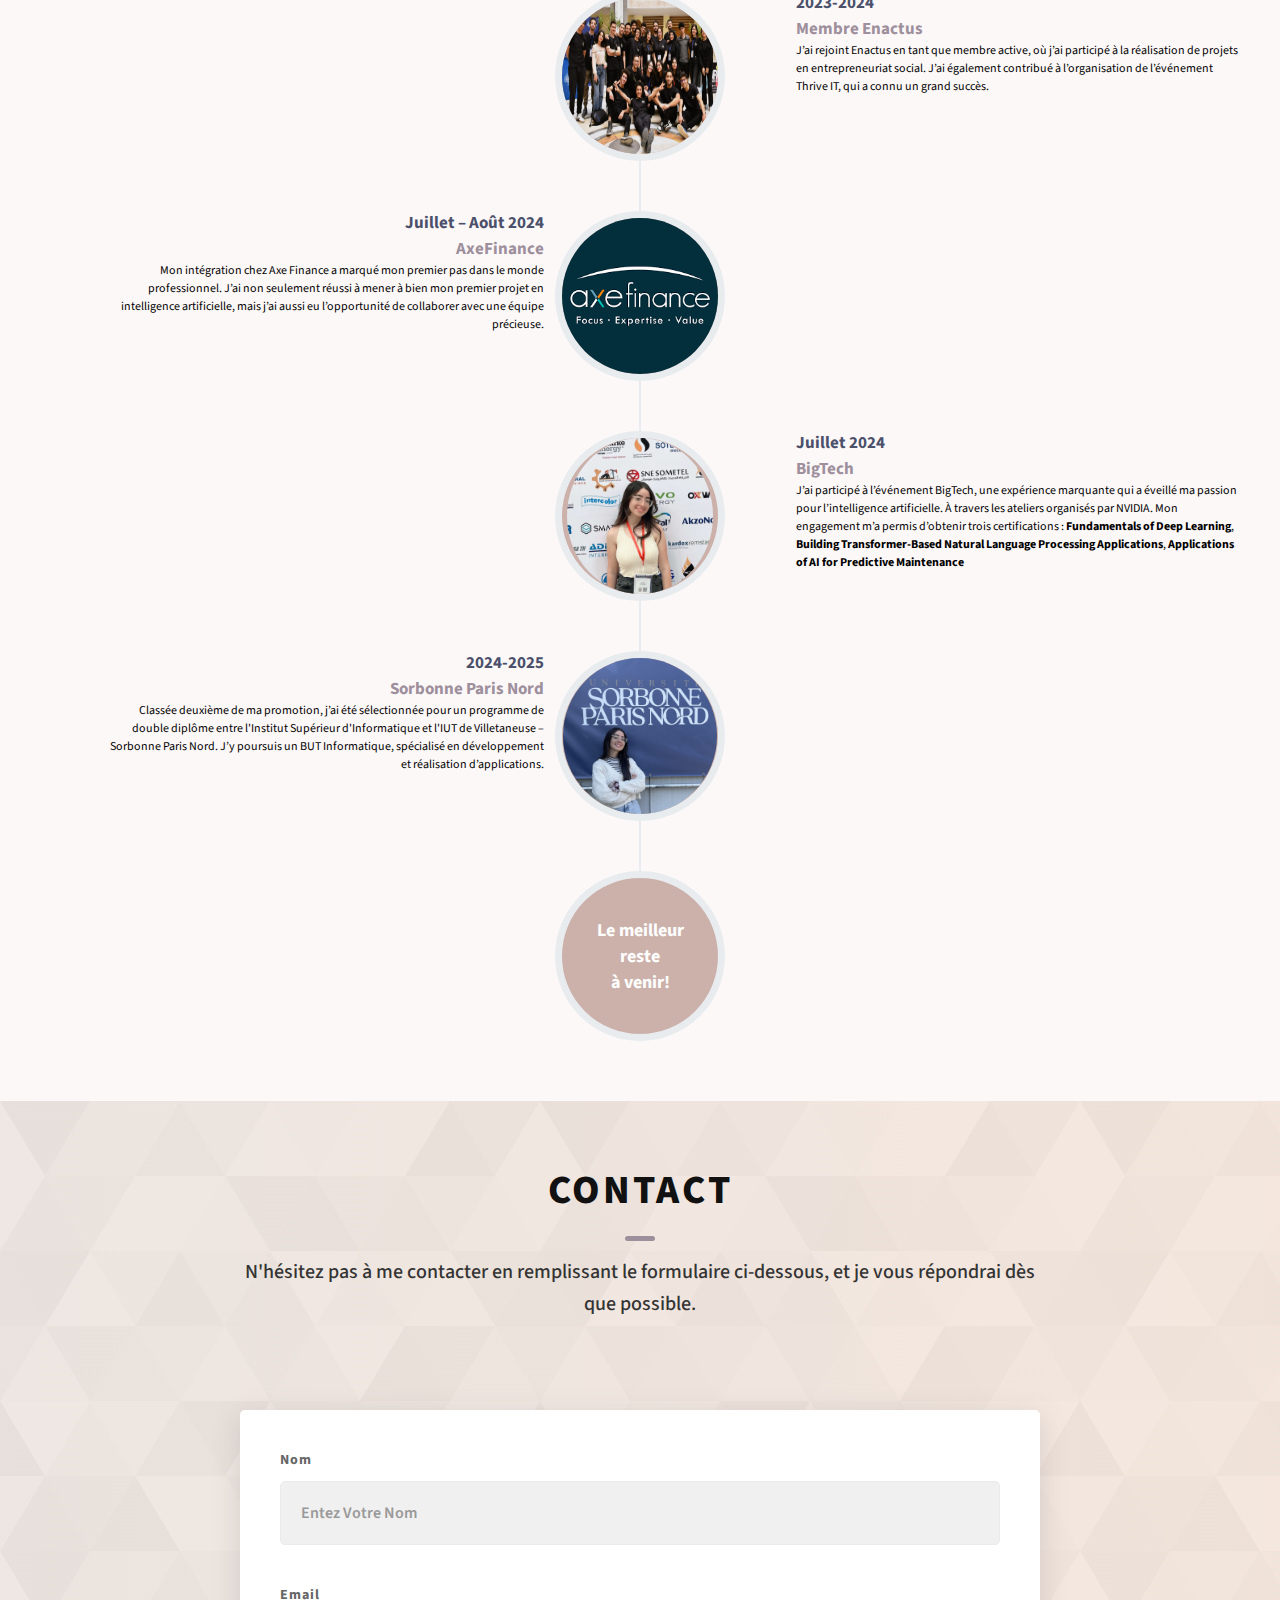
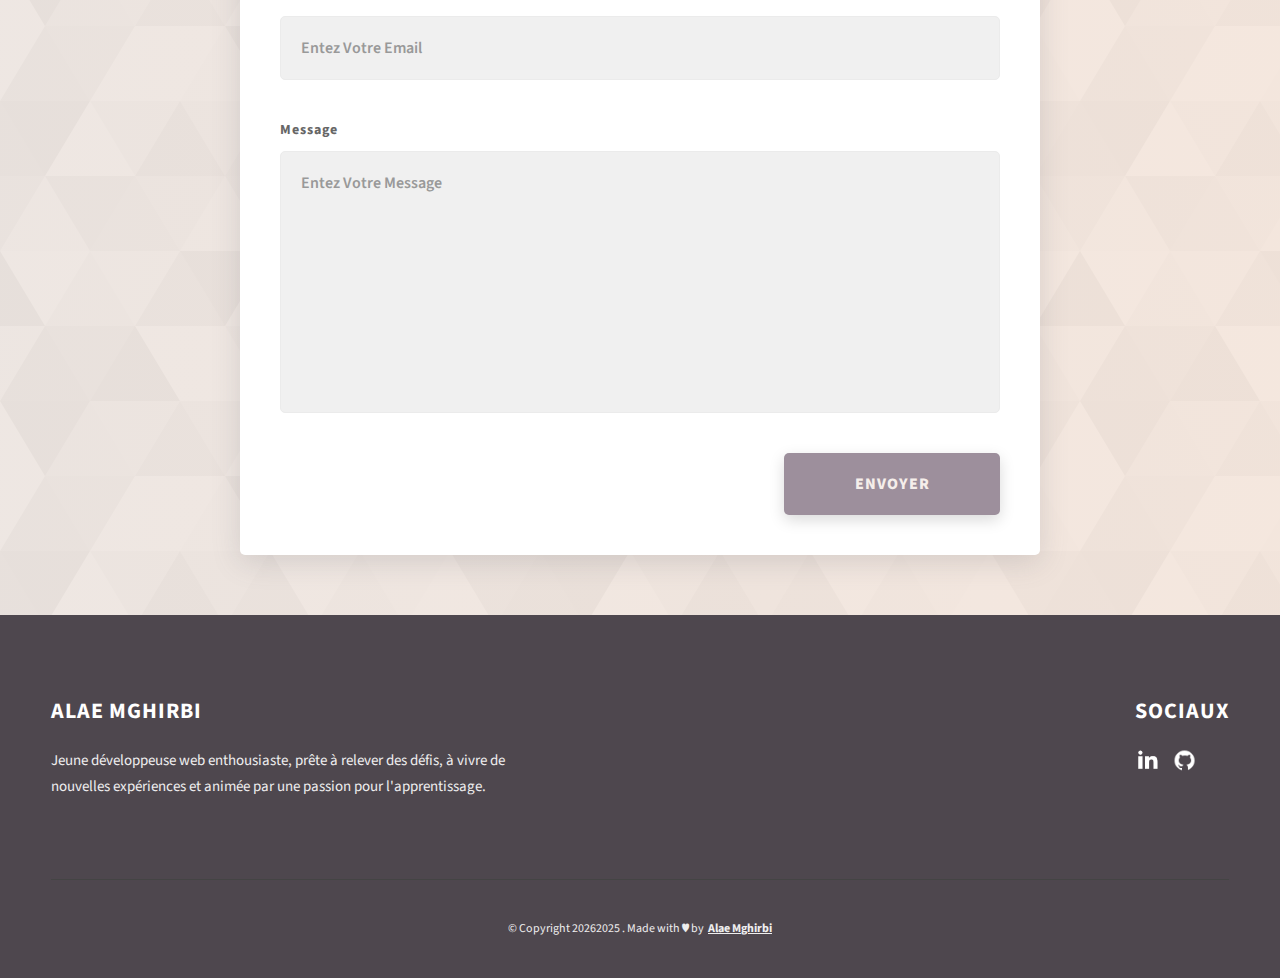
==== commit 8a90e16b: "adding podcast" ====
--- a/index.html
+++ b/index.html
@@ -290,7 +290,7 @@
                         <h3 class="projects__row-content-title">Plantaneuse</h3>
                         <p class="projects__row-content-desc">
                             Plantaneuse est un site de vente de plantes en ligne. Il permet de passer des commandes, gérer une pépinière virtuelle, et propose un moteur de recherche optimisé pour des résultats adaptés aux utilisateurs.          </p>
-                        <a class="btn btn--med btn--theme dynamicBgClr" href="/Portefolio/Plantaneuse.html" target="_blank">Case Study</a>
+                        <a class="btn btn--med btn--theme dynamicBgClr" href="/Portefolio/Plantaneuse.html" target="_blank">Détails</a>
                     </div>
                 </div>
                 
@@ -374,17 +374,17 @@
                     <a class="btn btn--med btn--theme dynamicBgClr" href="/Portefolio/puzzle.html" target="_blank">Détails</a>
                 </div>
                 </div>
-                <!-- <div class="projects__row">
-                    <div class="projects__row-img-cont">
-                        <img src="./images/boutique.png" alt="Software Screenshot" class="projects__row-img" loading="lazy" id="exifviewer-img-1" exifid="-2073514343" >
+                <div class="projects__row">
+                    <div class="projects__row-img-cont">
+                        <img src="./images/Podcast.jpg" alt="Software Screenshot" class="projects__row-img" loading="lazy" id="exifviewer-img-1" exifid="-2073514343" >
                     </div>
                     <div class="projects__row-content">
-                        <h3 class="projects__row-content-title">Plantaneuse</h3>
+                        <h3 class="projects__row-content-title">PodCast Securinets</h3>
                         <p class="projects__row-content-desc">
-                            Plantaneuse est un site de vente de plantes en ligne. Il permet de passer des commandes, gérer une pépinière virtuelle, et propose un moteur de recherche optimisé pour des résultats adaptés aux utilisateurs.          </p>
-                        <a class="btn btn--med btn--theme dynamicBgClr" href="/project-1" target="_blank">Détails</a>
-                    </div>
-                </div> -->
+                            Podcast élaboré dans le cadre de la matière "Projet Personnel et Professionnel", abordant le sujet de la sécurité des données sur les réseaux sociaux.        </p>
+                        <a class="btn btn--med btn--theme dynamicBgClr" href="/Portefolio/Podcast.html" target="_blank">Détails</a>
+                    </div>
+                </div>
             </div>
             <button class="next">&#10095;</button>
         </div>
@@ -457,11 +457,11 @@
                 <li class="timeline-inverted">
                     <div class="timeline-image">
                         <h4>
-                            The Best
+                            Le meilleur  
                             <br />
-                            Is Yet
+                            reste
                             <br />
-                            To Come!
+                            à venir!
                         </h4>
                     </div>
                 </li>
